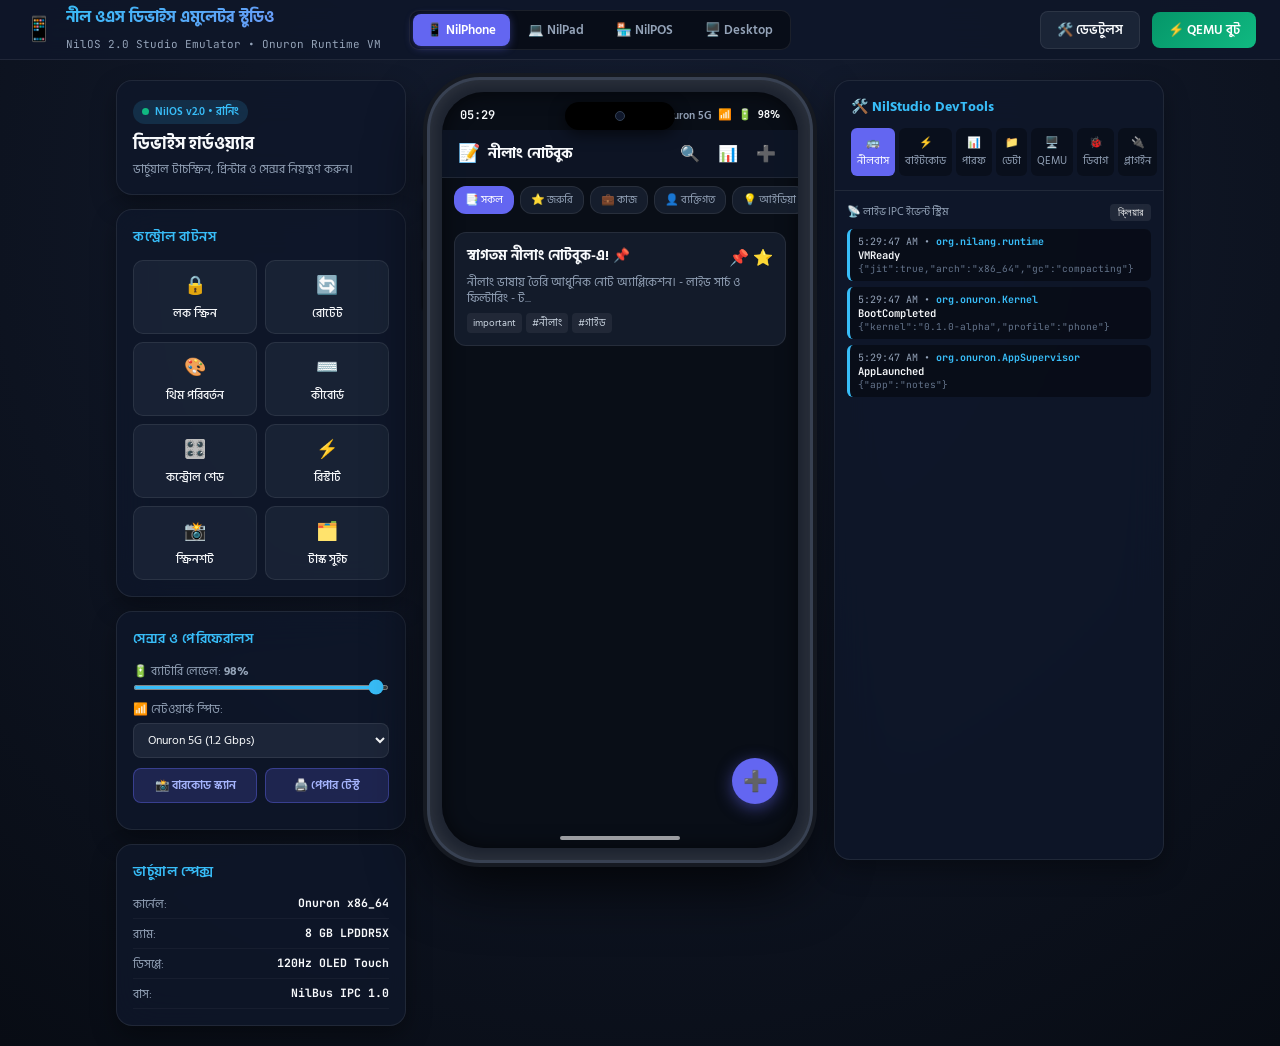
==== public/device.html @ f313acef "feat: initialize Nilos Emulator with Go backend, web frontend, and QEMU bridge" ====
<!DOCTYPE html>
<html lang="bn">
<head>
    <meta charset="UTF-8">
    <meta name="viewport" content="width=device-width, initial-scale=1.0, maximum-scale=1.0, user-scalable=no">
    <title>নীল ওএস (NilOS) — স্টুডিও ডিভাইস এমুলেটর • নীলাং ইকোসিস্টেম</title>
    <link rel="preconnect" href="https://fonts.googleapis.com">
    <link rel="preconnect" href="https://fonts.gstatic.com" crossorigin>
    <link href="https://fonts.googleapis.com/css2?family=Hind+Siliguri:wght@400;500;600;700&family=Inter:wght@400;500;600;700&family=JetBrains+Mono:wght@400;500;700&display=swap" rel="stylesheet">
    <link rel="stylesheet" href="device.css">
</head>
<body class="theme-dark">
    <!-- টপ স্টুডিও বার -->
    <header class="emulator-topbar">
        <div class="topbar-left">
            <div class="topbar-brand">
                <span class="studio-logo">📱</span>
                <div>
                    <h1>নীল ওএস ডিভাইস এমুলেটর স্টুডিও</h1>
                    <span class="studio-sub">NilOS 2.0 Studio Emulator • Onuron Runtime VM</span>
                </div>
            </div>
            <div class="device-profile-tabs">
                <button class="profile-tab active" data-profile="phone" title="স্মার্টফোন মোড (6.7-inch)">📱 NilPhone</button>
                <button class="profile-tab" data-profile="tablet" title="ট্যাবলেট মোড (11.0-inch)">💻 NilPad</button>
                <button class="profile-tab" data-profile="pos" title="রিটেইল টার্মিনাল মোড (With Thermal Printer)">🏪 NilPOS</button>
                <button class="profile-tab" data-profile="desktop" title="ডেস্কটপ উইন্ডো মোড">🖥️ Desktop</button>
            </div>
        </div>
        <div class="topbar-right">
            <button class="topbar-btn" id="btnDevToolsToggle" title="ডেভেলপার ডায়াগনস্টিকস প্যানেল">
                <span>🛠️ ডেভটুলস</span>
            </button>
            <button class="topbar-btn btn-qemu-launch" id="btnLaunchQEMU" title="নেটিভ QEMU x86_64 ভার্চুয়াল মেশিন বুট করুন">
                <span>⚡ QEMU বুট</span>
            </button>
        </div>
    </header>

    <!-- এমুলেটর মূল ওয়ার্কস্পেস -->
    <div class="emulator-main-container">
        <!-- বাম পাশে হার্ডওয়্যার কন্ট্রোল প্যানেল -->
        <aside class="emulator-sidebar">
            <!-- ব্র্যান্ড ও ওএস স্ট্যাটাস -->
            <div class="sidebar-card">
                <div class="brand-badge">
                    <span class="pulse-dot"></span>
                    <span id="osStatusBadge">NilOS v2.0 • রানিং</span>
                </div>
                <h2>ডিভাইস হার্ডওয়্যার</h2>
                <p>ভার্চুয়াল টাচস্ক্রিন, প্রিন্টার ও সেন্সর নিয়ন্ত্রণ করুন।</p>
            </div>

            <!-- হার্ডওয়্যার অ্যাকশন বাটনসমূহ -->
            <div class="sidebar-card controls-card">
                <h3>কন্ট্রোল বাটনস</h3>
                <div class="device-actions-grid">
                    <button class="action-btn" id="btnLockToggle" title="লক / আনলক">
                        <span class="icon">🔒</span>
                        <span>লক স্ক্রিন</span>
                    </button>
                    <button class="action-btn" id="btnRotate" title="স্ক্রিন রোটেট (Portrait / Landscape)">
                        <span class="icon">🔄</span>
                        <span>রোটেট</span>
                    </button>
                    <button class="action-btn" id="btnThemeToggle" title="সিস্টেম থিম সুইচ">
                        <span class="icon">🎨</span>
                        <span>থিম পরিবর্তন</span>
                    </button>
                    <button class="action-btn" id="btnKeyboardToggle" title="অন-স্ক্রিন বাংলা কীবোর্ড">
                        <span class="icon">⌨️</span>
                        <span>কীবোর্ড</span>
                    </button>
                    <button class="action-btn" id="btnControlCenter" title="কুইক সেটিংস শেড">
                        <span class="icon">🎛️</span>
                        <span>কন্ট্রোল শেড</span>
                    </button>
                    <button class="action-btn" id="btnRestartOS" title="ওএস রিবুট">
                        <span class="icon">⚡</span>
                        <span>রিস্টার্ট</span>
                    </button>
                    <button class="action-btn" id="btnScreenshot" title="স্ক্রিনশট নিন">
                        <span class="icon">📸</span>
                        <span>স্ক্রিনশট</span>
                    </button>
                    <button class="action-btn" id="btnAppSwitcher" title="রিসেন্ট অ্যাপস মাল্টিটাস্কিং">
                        <span class="icon">🗂️</span>
                        <span>টাস্ক সুইচ</span>
                    </button>
                </div>
            </div>

            <!-- ভার্চুয়াল সেন্সর ও পেরিফেরাল নিয়ন্ত্রণ -->
            <div class="sidebar-card sensors-card">
                <h3>সেন্সর ও পেরিফেরালস</h3>
                <div class="sensor-row">
                    <label>🔋 ব্যাটারি লেভেল: <strong id="batteryValText">98%</strong></label>
                    <input type="range" id="batterySlider" min="5" max="100" value="98" class="sensor-slider">
                </div>
                <div class="sensor-row">
                    <label>📶 নেটওয়ার্ক স্পিড:</label>
                    <select id="networkSelect" class="sensor-select">
                        <option value="5g">Onuron 5G (1.2 Gbps)</option>
                        <option value="4g">Onuron 4G LTE (50 Mbps)</option>
                        <option value="3g">Onuron 3G (2 Mbps)</option>
                        <option value="offline">অফলাইন (No Internet)</option>
                    </select>
                </div>
                <div class="sensor-row btn-row">
                    <button class="mini-tool-btn" id="btnSimulateScan">📸 বারকোড স্ক্যান</button>
                    <button class="mini-tool-btn" id="btnSimulatePrint">🖨️ পেপার টেস্ট</button>
                </div>
            </div>

            <!-- হার্ডওয়্যার স্পেসিফিকেশন -->
            <div class="sidebar-card hw-card">
                <h3>ভার্চুয়াল স্পেক্স</h3>
                <div class="hw-spec-list">
                    <div class="hw-item"><span>কার্নেল:</span> <strong>Onuron x86_64</strong></div>
                    <div class="hw-item"><span>র‍্যাম:</span> <strong>8 GB LPDDR5X</strong></div>
                    <div class="hw-item"><span>ডিসপ্লে:</span> <strong>120Hz OLED Touch</strong></div>
                    <div class="hw-item"><span>বাস:</span> <strong>NilBus IPC 1.0</strong></div>
                </div>
            </div>
        </aside>

        <!-- মাঝখানে ডিভাইস ফ্রেম ও ইন্টারফেস -->
        <div class="device-stage">
            <!-- থার্মাল পেপার স্লট ও রোলিং রিসিট (NilPOS & Printing Animation) -->
            <div class="thermal-paper-slot" id="thermalPaperSlot">
                <div class="thermal-receipt-paper hidden" id="thermalReceiptPaper">
                    <div class="receipt-tear-edge"></div>
                    <div class="receipt-header">
                        <h4>🏪 লখন ভাণ্ডার এন্টারপ্রাইজ</h4>
                        <p>অনুরণ রিটেইল পিওএস টার্মিনাল</p>
                        <p class="receipt-meta" id="rcptMeta">ইনভয়েস: INV-20261007-001</p>
                    </div>
                    <div class="receipt-divider">--------------------------------</div>
                    <div class="receipt-items-table" id="rcptItemsTable">
                        <!-- আইটেমস -->
                    </div>
                    <div class="receipt-divider">--------------------------------</div>
                    <div class="receipt-totals" id="rcptTotals">
                        <!-- টোটাল -->
                    </div>
                    <div class="receipt-footer">
                        <p>ধন্যবাদ, আবার আসবেন!</p>
                        <p class="receipt-barcode">||| | |||| || ||| |||| |</p>
                    </div>
                    <button class="close-receipt-btn" id="btnCloseReceipt">✕ বন্ধ করুন</button>
                </div>
            </div>

            <!-- ফিজিক্যাল ডিভাইস ফ্রেম (স্মার্টফোন / ট্যাবলেট বডি) -->
            <div class="device-frame-wrapper profile-phone" id="deviceWrapper">
                <!-- ফিজিক্যাল হার্ডওয়্যার বাটনসমূহ -->
                <div class="hardware-button hw-volume-up" id="hwVolUp" title="ভলিউম +"></div>
                <div class="hardware-button hw-volume-down" id="hwVolDown" title="ভলিউম -"></div>
                <div class="hardware-button hw-action" id="hwActionBtn" title="অ্যাকশন বাটন"></div>
                <div class="hardware-button hw-power" id="hwPower" title="পাওয়ার বাটন"></div>

                <!-- ডিভাইস বডি ও টাইটানিয়াম বেজেল -->
                <div class="phone-body" id="phoneBody">
                    <!-- টাচস্ক্রিন ডিসপ্লে -->
                    <div class="touch-screen" id="touchScreen">
                        <!-- লেজার বারকোড স্ক্যানার ওভারলে (POS Scanner Animation) -->
                        <div class="barcode-scanner-overlay hidden" id="scannerOverlay">
                            <div class="scanner-laser"></div>
                            <div class="scanner-frame">
                                <span>বারকোড / কিউআর কোড স্ক্যান হচ্ছে...</span>
                            </div>
                        </div>

                        <!-- ডায়নামিক আইল্যান্ড (Dynamic Island) -->
                        <div class="dynamic-island" id="dynamicIsland">
                            <div class="camera-lens"></div>
                            <div class="island-content hidden" id="islandContent">
                                <span class="island-icon" id="islandIcon">📝</span>
                                <span class="island-text" id="islandText">স্বয়ংক্রিয় সংরক্ষিত</span>
                            </div>
                            <div class="island-media-waveform hidden" id="islandWaveform">
                                <span></span><span></span><span></span><span></span>
                            </div>
                        </div>

                        <!-- ১. স্ট্যাটাস বার -->
                        <div class="os-status-bar" id="statusBar">
                            <div class="status-left">
                                <span class="status-time" id="clockText">12:00</span>
                            </div>
                            <div class="status-right">
                                <span class="status-carrier" id="statusCarrier">Onuron 5G</span>
                                <span class="status-icon" id="statusWifi">📶</span>
                                <span class="status-icon" id="statusBatteryIcon">🔋</span>
                                <span class="status-battery-pct" id="statusBatteryPct">98%</span>
                            </div>
                        </div>

                        <!-- ২. কুইক সেটিংস / কন্ট্রোল সেন্টার শেড (Pull-down Shade) -->
                        <div class="os-control-center hidden" id="controlCenter">
                            <div class="cc-header">
                                <h3>কন্ট্রোল সেন্টার</h3>
                                <button class="cc-close-btn" id="btnCloseCC">✕</button>
                            </div>
                            <div class="cc-grid">
                                <div class="cc-tile active" id="ccWifiTile">
                                    <span class="cc-icon">📶</span>
                                    <span>ওয়াইফাই</span>
                                </div>
                                <div class="cc-tile active" id="ccBluetoothTile">
                                    <span class="cc-icon">ᛒ</span>
                                    <span>ব্লুটুথ</span>
                                </div>
                                <div class="cc-tile" id="ccAirplaneTile">
                                    <span class="cc-icon">✈️</span>
                                    <span>ফ্লাইট মোড</span>
                                </div>
                                <div class="cc-tile active" id="ccDarkTile">
                                    <span class="cc-icon">🌙</span>
                                    <span>ডার্ক মোড</span>
                                </div>
                                <div class="cc-tile" id="ccTorchTile">
                                    <span class="cc-icon">🔦</span>
                                    <span>টর্চলাইট</span>
                                </div>
                                <div class="cc-tile active" id="ccNilbusTile">
                                    <span class="cc-icon">🚌</span>
                                    <span>নীলবাস IPC</span>
                                </div>
                            </div>
                            <div class="cc-slider-wrap">
                                <span>☀️ উজ্জ্বলতা</span>
                                <input type="range" min="10" max="100" value="85" class="cc-slider" id="brightnessSlider">
                            </div>
                            <div class="cc-slider-wrap">
                                <span>🔊 ভলিউম</span>
                                <input type="range" min="0" max="100" value="75" class="cc-slider" id="volumeSlider">
                            </div>
                        </div>

                        <!-- ৩. লক স্ক্রিন ওভারলে -->
                        <div class="os-lockscreen hidden" id="lockScreen">
                            <div class="lock-clock-wrap">
                                <h1 id="lockClock">12:00</h1>
                                <p id="lockDate">বুধবার, ৭ অক্টোবর ২০২৬</p>
                            </div>
                            <div class="lock-notifications">
                                <div class="lock-notif-card" onclick="unlockScreen(); launchApp('notes');">
                                    <span class="notif-icon">📝</span>
                                    <div class="notif-content">
                                        <h4>নীলাং নোটবুক</h4>
                                        <p>৪টি সক্রিয় নোট রয়েছে। খুলতে ট্যাপ করুন।</p>
                                    </div>
                                </div>
                                <div class="lock-notif-card" onclick="unlockScreen(); launchApp('pos');">
                                    <span class="notif-icon">🏪</span>
                                    <div class="notif-content">
                                        <h4>অনুরণ পিওএস</h4>
                                        <p>ইনভেন্টরি সিঙ্ক সম্পূর্ণ • ৫টি পণ্য প্রস্তুত।</p>
                                    </div>
                                </div>
                            </div>
                            <div class="lock-swipe-hint" id="lockSwipeArea">
                                <div class="swipe-arrow">▲</div>
                                <span>সোয়াইপ বা টাচ করে আনলক করুন</span>
                            </div>
                        </div>

                        <!-- ৪. হোম স্ক্রিন (App Launcher) -->
                        <div class="os-homescreen hidden" id="homeScreen">
                            <!-- দ্রুত নোট উইজেট -->
                            <div class="homescreen-widget" onclick="launchApp('notes')">
                                <div class="widget-header">
                                    <span>📝 দ্রুত নোট উইজেট</span>
                                    <span class="widget-time">আজ</span>
                                </div>
                                <div class="widget-body" id="quickWidgetNote">
                                    <h4>স্বাগতম নীলাং নোটবুক-এ! 📌</h4>
                                    <p>সম্পূর্ণ নীলাং ভাষা ও আলাপ ফ্রেমওয়ার্কে তৈরি নোট অ্যাপ...</p>
                                </div>
                            </div>

                            <!-- অ্যাপ আইকন গ্রিড (৮টি পূর্ণাঙ্গ নীলাং অ্যাপ) -->
                            <div class="app-grid">
                                <div class="app-icon-item" onclick="launchApp('notes')">
                                    <div class="app-icon notes-app-icon">📝</div>
                                    <span class="app-name">নোটবুক</span>
                                </div>
                                <div class="app-icon-item" onclick="launchApp('calc')">
                                    <div class="app-icon calc-app-icon">🧮</div>
                                    <span class="app-name">ক্যালকুলেটর</span>
                                </div>
                                <div class="app-icon-item" onclick="launchApp('pos')">
                                    <div class="app-icon pos-app-icon">🏪</div>
                                    <span class="app-name">রিটেইল POS</span>
                                </div>
                                <div class="app-icon-item" onclick="launchApp('music')">
                                    <div class="app-icon music-app-icon">🎵</div>
                                    <span class="app-name">মিউজিক</span>
                                </div>
                                <div class="app-icon-item" onclick="launchApp('shell')">
                                    <div class="app-icon shell-app-icon">💻</div>
                                    <span class="app-name">টার্মিনাল</span>
                                </div>
                                <div class="app-icon-item" onclick="launchApp('store')">
                                    <div class="app-icon store-app-icon">📦</div>
                                    <span class="app-name">প্যাকেজ স্টোর</span>
                                </div>
                                <div class="app-icon-item" onclick="launchApp('files')">
                                    <div class="app-icon files-app-icon">📁</div>
                                    <span class="app-name">ফাইলস</span>
                                </div>
                                <div class="app-icon-item" onclick="launchApp('settings')">
                                    <div class="app-icon settings-app-icon">⚙️</div>
                                    <span class="app-name">সেটিংস</span>
                                </div>
                            </div>
                        </div>

                        <!-- ৫. অ্যাপ ১: নীলাং নোটবুক উইন্ডো (Nilang Notes) -->
                        <div class="app-window active-app" id="notesAppWindow">
                            <div class="mobile-app-header">
                                <div class="m-header-left">
                                    <span class="m-app-logo">📝</span>
                                    <span class="m-app-title">নীলাং নোটবুক</span>
                                </div>
                                <div class="m-header-right">
                                    <button class="m-icon-btn" id="mSearchBtn" title="সার্চ">🔍</button>
                                    <button class="m-icon-btn" id="mStatsBtn" title="পরিসংখ্যান">📊</button>
                                    <button class="m-icon-btn" id="mNewNoteBtn" title="নতুন নোট">➕</button>
                                </div>
                            </div>

                            <div class="m-search-bar hidden" id="mSearchBar">
                                <input type="text" id="mSearchInput" placeholder="নোট, টাস্ক বা ট্যাগ খুঁজুন...">
                                <button id="mCloseSearchBtn">✕</button>
                            </div>

                            <div class="category-pills-scroll" id="mCategoryPills">
                                <button class="cat-pill active" data-cat="all">📑 সকল</button>
                                <button class="cat-pill" data-cat="important">⭐ জরুরি</button>
                                <button class="cat-pill" data-cat="work">💼 কাজ</button>
                                <button class="cat-pill" data-cat="personal">👤 ব্যক্তিগত</button>
                                <button class="cat-pill" data-cat="ideas">💡 আইডিয়া</button>
                                <button class="cat-pill" data-cat="todo">✅ টাস্ক</button>
                                <button class="cat-pill" data-cat="trash">🗑️ ট্র্যাশ</button>
                            </div>

                            <!-- নোট তালিকা ভিউ -->
                            <div class="m-notes-list-view" id="mNotesListView">
                                <div class="m-cards-container" id="mCardsContainer"></div>
                            </div>

                            <!-- নোট এডিটর ভিউ -->
                            <div class="m-editor-view hidden" id="mEditorView">
                                <div class="editor-sub-nav">
                                    <button class="back-btn" id="mBackToListBtn">❮ নোট তালিকা</button>
                                    <div class="editor-right-actions">
                                        <button class="m-action-tag" id="mPinToggleBtn">📌</button>
                                        <button class="m-action-tag" id="mFavToggleBtn">⭐</button>
                                        <button class="m-action-tag delete-tag" id="mDeleteBtn">🗑️</button>
                                    </div>
                                </div>

                                <div class="m-editor-scroll-area">
                                    <input type="text" class="m-title-input" id="mTitleInput" placeholder="নোটের শিরোনাম...">
                                    <div class="m-meta-bar">
                                        <select class="m-cat-select" id="mCatSelect">
                                            <option value="important">⭐ জরুরি</option>
                                            <option value="work">💼 কাজ</option>
                                            <option value="personal">👤 ব্যক্তিগত</option>
                                            <option value="ideas">💡 আইডিয়া</option>
                                            <option value="todo">✅ টাস্ক</option>
                                        </select>
                                        <input type="text" class="m-tags-input" id="mTagsInput" placeholder="#ট্যাগ (কমা দিয়ে)">
                                    </div>

                                    <div class="m-checklist-card">
                                        <div class="m-chk-header">
                                            <span>✅ চেকলিস্ট ও প্রোগ্রেস</span>
                                            <span id="mChkProgress" class="m-prog-text">0/0</span>
                                        </div>
                                        <div class="m-chk-items" id="mChkItems"></div>
                                        <div class="m-add-chk-row">
                                            <input type="text" id="mNewChkInput" placeholder="+ নতুন টাস্ক লিখুন...">
                                            <button id="mAddChkBtn">যোগ</button>
                                        </div>
                                    </div>

                                    <div class="m-body-wrapper">
                                        <textarea class="m-content-input" id="mContentInput" placeholder="এখানে বিস্তারিত নোট লিখুন..."></textarea>
                                    </div>

                                    <div class="m-word-counter">
                                        <span id="mWordCount">০ শব্দ • ০ অক্ষর</span>
                                        <span class="save-indicator" id="mSaveIndicator">✔ সংরক্ষিত</span>
                                    </div>
                                </div>
                            </div>

                            <button class="fab-btn" id="mFabNewBtn" title="নতুন নোট তৈরি">➕</button>
                        </div>

                        <!-- ৬. অ্যাপ ২: নীলাং ক্যালকুলেটর উইন্ডো (Nilang Calculator) -->
                        <div class="app-window hidden" id="calcAppWindow">
                            <div class="mobile-app-header">
                                <div class="m-header-left">
                                    <span class="m-app-logo">🧮</span>
                                    <span class="m-app-title">নীলাং ক্যালকুলেটর</span>
                                </div>
                                <div class="m-header-right">
                                    <button class="m-icon-btn" id="btnCalcHistoryToggle" title="হিস্ট্রি রিল">📜</button>
                                </div>
                            </div>
                            <div class="calc-container">
                                <div class="calc-display-area">
                                    <div class="calc-expr" id="calcExpression"></div>
                                    <div class="calc-result" id="calcResult">0</div>
                                </div>
                                <div class="calc-history-panel hidden" id="calcHistoryPanel">
                                    <h4>📜 গণনার ইতিহাস</h4>
                                    <div class="calc-history-list" id="calcHistoryList"></div>
                                </div>
                                <div class="calc-keypad-grid">
                                    <button class="calc-key op-key" onclick="calcAction('clear')">AC</button>
                                    <button class="calc-key op-key" onclick="calcAction('delete')">⌫</button>
                                    <button class="calc-key op-key" onclick="calcAction('percent')">%</button>
                                    <button class="calc-key fn-key" onclick="calcAction('divide')">÷</button>

                                    <button class="calc-key" onclick="calcInput('7')">7</button>
                                    <button class="calc-key" onclick="calcInput('8')">8</button>
                                    <button class="calc-key" onclick="calcInput('9')">9</button>
                                    <button class="calc-key fn-key" onclick="calcAction('multiply')">×</button>

                                    <button class="calc-key" onclick="calcInput('4')">4</button>
                                    <button class="calc-key" onclick="calcInput('5')">5</button>
                                    <button class="calc-key" onclick="calcInput('6')">6</button>
                                    <button class="calc-key fn-key" onclick="calcAction('subtract')">−</button>

                                    <button class="calc-key" onclick="calcInput('1')">1</button>
                                    <button class="calc-key" onclick="calcInput('2')">2</button>
                                    <button class="calc-key" onclick="calcInput('3')">3</button>
                                    <button class="calc-key fn-key" onclick="calcAction('add')">+</button>

                                    <button class="calc-key" onclick="calcAction('plusminus')">±</button>
                                    <button class="calc-key" onclick="calcInput('0')">0</button>
                                    <button class="calc-key" onclick="calcInput('.')">.</button>
                                    <button class="calc-key equals-key" onclick="calcAction('equals')">=</button>
                                </div>
                            </div>
                        </div>

                        <!-- ৭. অ্যাপ ৩: অনুরণ রিটেইল পিওএস টার্মিনাল (Nilang Retail POS) -->
                        <div class="app-window hidden" id="posAppWindow">
                            <div class="mobile-app-header">
                                <div class="m-header-left">
                                    <span class="m-app-logo">🏪</span>
                                    <span class="m-app-title">লখন ভাণ্ডার POS</span>
                                </div>
                                <div class="m-header-right">
                                    <button class="m-icon-btn" id="btnPosBarcodeScan" title="বারকোড স্ক্যান">📸</button>
                                    <button class="m-icon-btn" id="btnPosCartToggle" title="শপিং কার্ট">🛒 <span class="cart-badge" id="posCartBadge">0</span></button>
                                </div>
                            </div>
                            <div class="pos-container">
                                <!-- প্রোডাক্ট গ্রিড -->
                                <div class="pos-catalog-grid" id="posCatalogGrid"></div>
                                <!-- বটম কার্ট বার -->
                                <div class="pos-cart-bar">
                                    <div class="pos-cart-info">
                                        <span>মোট আইটেম: <strong id="posCartCount">০</strong></span>
                                        <span class="pos-cart-price">৳ <strong id="posCartTotal">০.০০</strong></span>
                                    </div>
                                    <button class="pos-checkout-btn" id="btnPosCheckout">চেকআউট ও প্রিন্ট 🖨️</button>
                                </div>
                            </div>
                        </div>

                        <!-- ৮. অ্যাপ ৪: নীলাং মিউজিক প্লেয়ার (Nilang Music Streamer) -->
                        <div class="app-window hidden" id="musicAppWindow">
                            <div class="mobile-app-header">
                                <div class="m-header-left">
                                    <span class="m-app-logo">🎵</span>
                                    <span class="m-app-title">নীলাং মিউজিক</span>
                                </div>
                            </div>
                            <div class="music-container">
                                <div class="music-cover-art" id="musicCoverArt">🎵</div>
                                <div class="music-track-info">
                                    <h3 id="musicTrackTitle">আমার সোনার বাংলা (Lofi Instrument)</h3>
                                    <p id="musicTrackArtist">নীলাং সিন্থেসাইজার টিম</p>
                                </div>
                                <canvas class="music-visualizer-canvas" id="musicVisualizer" width="300" height="60"></canvas>
                                <div class="music-progress-wrap">
                                    <span id="musicCurrentTime">1:12</span>
                                    <div class="music-progress-bar"><div class="music-progress-fill" id="musicProgressFill" style="width: 35%;"></div></div>
                                    <span id="musicTotalTime">3:42</span>
                                </div>
                                <div class="music-controls">
                                    <button class="m-ctl-btn" onclick="musicPrev()">⏮</button>
                                    <button class="m-ctl-btn play-btn" id="btnMusicPlayPause" onclick="toggleMusicPlay()">▶</button>
                                    <button class="m-ctl-btn" onclick="musicNext()">⏭</button>
                                </div>
                                <div class="music-playlist-header">প্লেলিস্ট:</div>
                                <div class="music-playlist-list" id="musicPlaylist"></div>
                            </div>
                        </div>

                        <!-- ৯. অ্যাপ ৫: নীলাং টার্মিনাল ও REPL (Nilang Shell) -->
                        <div class="app-window hidden" id="shellAppWindow">
                            <div class="mobile-app-header">
                                <div class="m-header-left">
                                    <span class="m-app-logo">💻</span>
                                    <span class="m-app-title">নীলাং টার্মিনাল REPL</span>
                                </div>
                                <div class="m-header-right">
                                    <button class="m-icon-btn" onclick="clearShell()">🧹</button>
                                </div>
                            </div>
                            <div class="shell-container">
                                <div class="shell-output" id="shellOutput">
                                    <div class="shell-line text-cyan">⚡ নীল ওএস (NilOS) v2.0 Interactive Terminal</div>
                                    <div class="shell-line text-dim">NilLang Runtime Engine 1.0 (x86_64)</div>
                                    <div class="shell-line">কমান্ড টাইপ করুন (যেমন: help, notes, pos, calc, stats)</div>
                                </div>
                                <div class="shell-input-row">
                                    <span class="shell-prompt">❯</span>
                                    <input type="text" id="shellInput" placeholder="নীলাং কোড বা কমান্ড লিখুন...">
                                </div>
                            </div>
                        </div>

                        <!-- ১০. অ্যাপ ৬: প্যাকেজ ম্যানেজার (NilPkg Store) -->
                        <div class="app-window hidden" id="storeAppWindow">
                            <div class="mobile-app-header">
                                <div class="m-header-left">
                                    <span class="m-app-logo">📦</span>
                                    <span class="m-app-title">প্যাকেজ স্টোর (NilPkg)</span>
                                </div>
                            </div>
                            <div class="store-container">
                                <div class="store-banner">
                                    <h4>🛡️ Ed25519 সিকিউর বান্ডিল</h4>
                                    <p>সরাসরি সাইন্ড .nilax অ্যাপ্লিকেশন ইন্সটল ও রান করুন।</p>
                                </div>
                                <div class="store-pkg-list" id="storePkgList"></div>
                            </div>
                        </div>

                        <!-- ১১. অ্যাপ ৭: ফাইল ম্যানেজার (NilFS Files) -->
                        <div class="app-window hidden" id="filesAppWindow">
                            <div class="mobile-app-header">
                                <div class="m-header-left">
                                    <span class="m-app-logo">📁</span>
                                    <span class="m-app-title">ফাইল ম্যানেজার (NilFS)</span>
                                </div>
                            </div>
                            <div class="files-container">
                                <div class="files-path-bar" id="filesPathBar">📂 /workspace/notes-app-nilLang</div>
                                <div class="files-list" id="filesList"></div>
                            </div>
                        </div>

                        <!-- ১২. অ্যাপ ৮: সিস্টেম সেটিংস (NilOS Settings) -->
                        <div class="app-window hidden" id="settingsAppWindow">
                            <div class="mobile-app-header">
                                <div class="m-header-left">
                                    <span class="m-app-logo">⚙️</span>
                                    <span class="m-app-title">সিস্টেম সেটিংস</span>
                                </div>
                            </div>
                            <div class="settings-container">
                                <div class="settings-group">
                                    <h4>🎨 ভিজ্যুয়াল ও থিম</h4>
                                    <div class="settings-item">
                                        <span>থিম প্যালেট</span>
                                        <select id="settingsThemeSelect" class="settings-select">
                                            <option value="theme-dark">Deep Dark</option>
                                            <option value="theme-cyberpunk">Cyberpunk Cyan</option>
                                            <option value="theme-emerald">Emerald Forest</option>
                                            <option value="theme-light">Pure Clean Light</option>
                                        </select>
                                    </div>
                                </div>
                                <div class="settings-group">
                                    <h4>📱 ডিভাইস ও স্টোরেজ</h4>
                                    <div class="settings-item">
                                        <span>নীলবাস কানেকশন</span>
                                        <strong class="text-green">সংযুক্ত (Active)</strong>
                                    </div>
                                    <div class="settings-item">
                                        <span>ডেটাবেস পারসিস্টেন্স</span>
                                        <strong>SQLite-Sync (/data/notes.json)</strong>
                                    </div>
                                </div>
                                <div class="settings-group">
                                    <h4>ℹ️ সিস্টেম সম্পর্কে</h4>
                                    <div class="settings-item"><span>ওএস সংস্করণ:</span> <strong>NilOS 2.0.0-pro</strong></div>
                                    <div class="settings-item"><span>কার্নেল:</span> <strong>Onuron v0.1.0-alpha</strong></div>
                                    <div class="settings-item"><span>কম্পাইলার:</span> <strong>NilLang 1.0 (Bytecode VM)</strong></div>
                                </div>
                            </div>
                        </div>

                        <!-- ১৩. মাল্টিটাস্কিং রিসেন্ট অ্যাপস ক্যারোজেল (App Switcher) -->
                        <div class="os-app-switcher hidden" id="appSwitcher">
                            <div class="switcher-header">
                                <h3>🗂️ রিসেন্ট অ্যাপ্লিকেশনস</h3>
                                <button class="switcher-close-btn" id="btnCloseSwitcher">✕</button>
                            </div>
                            <div class="switcher-cards-row" id="switcherCardsRow"></div>
                        </div>

                        <!-- ১৪. অন-স্ক্রিন ভার্চুয়াল টাচ কীবোর্ড -->
                        <div class="virtual-keyboard hidden" id="virtualKeyboard">
                            <div class="keyboard-top-bar">
                                <div class="kb-suggestions">
                                    <span class="kb-sug" onclick="insertText('নীলাং')">নীলাং</span>
                                    <span class="kb-sug" onclick="insertText('নোটবুক')">নোটবুক</span>
                                    <span class="kb-sug" onclick="insertText('অনুরণ')">অনুরণ</span>
                                    <span class="kb-sug" onclick="insertText('টাস্ক')">টাস্ক</span>
                                    <span class="kb-sug" onclick="insertText('পিওএস')">পিওএস</span>
                                    <span class="kb-sug" onclick="insertText('ক্যালকুলেটর')">ক্যালকুলেটর</span>
                                </div>
                                <button class="kb-hide-btn" id="hideKeyboardBtn">▼</button>
                            </div>
                            <div class="keyboard-keys-grid">
                                <div class="kb-row">
                                    <button class="kb-key" onclick="insertChar('১')">১</button>
                                    <button class="kb-key" onclick="insertChar('২')">২</button>
                                    <button class="kb-key" onclick="insertChar('৩')">৩</button>
                                    <button class="kb-key" onclick="insertChar('৪')">৪</button>
                                    <button class="kb-key" onclick="insertChar('৫')">৫</button>
                                    <button class="kb-key" onclick="insertChar('৬')">৬</button>
                                    <button class="kb-key" onclick="insertChar('৭')">৭</button>
                                    <button class="kb-key" onclick="insertChar('৮')">৮</button>
                                    <button class="kb-key" onclick="insertChar('৯')">৯</button>
                                    <button class="kb-key" onclick="insertChar('০')">০</button>
                                </div>
                                <div class="kb-row">
                                    <button class="kb-key" onclick="insertChar('ক')">ক</button>
                                    <button class="kb-key" onclick="insertChar('খ')">খ</button>
                                    <button class="kb-key" onclick="insertChar('গ')">গ</button>
                                    <button class="kb-key" onclick="insertChar('ঘ')">ঘ</button>
                                    <button class="kb-key" onclick="insertChar('চ')">চ</button>
                                    <button class="kb-key" onclick="insertChar('ছ')">ছ</button>
                                    <button class="kb-key" onclick="insertChar('জ')">জ</button>
                                    <button class="kb-key" onclick="insertChar('ত')">ত</button>
                                    <button class="kb-key" onclick="insertChar('প')">প</button>
                                    <button class="kb-key" onclick="insertChar('র')">র</button>
                                </div>
                                <div class="kb-row">
                                    <button class="kb-key" onclick="insertChar('া')">া</button>
                                    <button class="kb-key" onclick="insertChar('ি')">ি</button>
                                    <button class="kb-key" onclick="insertChar('ী')">ী</button>
                                    <button class="kb-key" onclick="insertChar('ু')">ু</button>
                                    <button class="kb-key" onclick="insertChar('ে')">ে</button>
                                    <button class="kb-key" onclick="insertChar('ো')">ো</button>
                                    <button class="kb-key" onclick="insertChar('্')">্</button>
                                    <button class="kb-key" onclick="insertChar('ং')">ং</button>
                                    <button class="kb-key kb-backspace" onclick="backspaceKey()">⌫</button>
                                </div>
                                <div class="kb-row">
                                    <button class="kb-key kb-space" onclick="insertChar(' ')">স্পেস (Space)</button>
                                    <button class="kb-key kb-enter" onclick="insertChar('\n')">↵ এন্টার</button>
                                </div>
                            </div>
                        </div>

                        <!-- ১৫. বটম জেসচার হোম বার -->
                        <div class="os-gesture-bar" id="gestureBar" onclick="handleGestureHome()" title="হোম স্ক্রিনে যেতে ট্যাপ করুন, টাস্ক সুইচার খুলতে ডাবল ক্লিক করুন">
                            <div class="home-pill"></div>
                        </div>
                    </div>
                </div>
            </div>
        </div>

        <!-- ডানপাশে নিলস্টুডিও ডেভেলপার ডায়াগনস্টিকস ও ইন্সপেক্টর প্যানেল -->
        <aside class="emulator-devtools" id="emulatorDevtools">
            <div class="devtools-header">
                <h3>🛠️ NilStudio DevTools</h3>
                <div class="devtools-tabs">
                    <button class="dt-tab active" data-tab="dt-bus">🚌 নীলবাস</button>
                    <button class="dt-tab" data-tab="dt-bytecode">⚡ বাইটকোড</button>
                    <button class="dt-tab" data-tab="dt-perf">📊 পারফ</button>
                    <button class="dt-tab" data-tab="dt-fs">📁 ডেটা</button>
                    <button class="dt-tab" data-tab="dt-qemu">🖥️ QEMU</button>
                    <button class="dt-tab" data-tab="dt-ndb">🐞 ডিবাগ</button>
                    <button class="dt-tab" data-tab="dt-plugins">🔌 প্লাগইন</button>
                </div>
            </div>

            <!-- ট্যাব ১: নীলবাস ইভেন্ট লগার -->
            <div class="dt-content active" id="dt-bus">
                <div class="dt-log-toolbar">
                    <span>📡 লাইভ IPC ইভেন্ট স্ট্রিম</span>
                    <button class="mini-btn" onclick="clearBusLogs()">ক্লিয়ার</button>
                </div>
                <div class="dt-log-list" id="nilbusLogList"></div>
            </div>

            <!-- ট্যাব ২: বাইটকোড ইন্সপেক্টর -->
            <div class="dt-content" id="dt-bytecode">
                <div class="dt-log-toolbar">
                    <span>⚡ Alap Virtual DOM & Bytecode</span>
                </div>
                <pre class="dt-code-view" id="bytecodeView">
// NilLang Bytecode Disassembly [main.nabc]
0000 OpConstant  0 (NotesApp)
0003 OpSetGlobal 0
0006 OpClosure   1 (renderUI)
0009 OpCall      0
0011 OpPop
0012 OpReturn
// Active VDOM Root: Column -> [Header, NoteList, Editor]
// Capabilities: [Filesystem, Database, Network, Printer]
                </pre>
            </div>

            <!-- ট্যাব ৩: পারফরম্যান্স ও এফপিএস -->
            <div class="dt-content" id="dt-perf">
                <div class="dt-perf-metrics">
                    <div class="perf-metric-card">
                        <span>ফ্রেমরেট (FPS)</span>
                        <strong class="text-green">60.0 FPS</strong>
                    </div>
                    <div class="perf-metric-card">
                        <span>রেন্ডার ল্যাটেন্সি</span>
                        <strong class="text-cyan">0.8 ms</strong>
                    </div>
                    <div class="perf-metric-card">
                        <span>হিপ মেমোরি</span>
                        <strong>18.4 MB</strong>
                    </div>
                    <div class="perf-metric-card">
                        <span>Alap নোডস</span>
                        <strong>48 Nodes</strong>
                    </div>
                </div>
                <canvas id="fpsChart" width="280" height="100" class="dt-chart-canvas"></canvas>
            </div>

            <!-- ট্যাব ৪: ডেটাবেস ও ফাইলস -->
            <div class="dt-content" id="dt-fs">
                <div class="dt-log-toolbar">
                    <span>💽 notes.json লাইভ স্টেট</span>
                    <button class="mini-btn" onclick="loadNotesData()">রিফ্রেশ</button>
                </div>
                <pre class="dt-json-view" id="dbJsonView">{}</pre>
            </div>

            <!-- ট্যাব ৫: QEMU হেডলেস কার্নেল ও ফ্রেমবাফার স্ক্রিন -->
            <div class="dt-content" id="dt-qemu">
                <div class="dt-log-toolbar">
                    <span>🖥️ QEMU x86_64 কার্নেল ডিসপ্লে</span>
                    <div style="display:flex; gap:4px;">
                        <button class="mini-btn" id="btnQemuReboot" onclick="qemuControl('reboot')">🔄 রিবুট</button>
                        <button class="mini-btn" id="btnQemuPause" onclick="qemuControl('pause')">⏸️ পজ</button>
                        <button class="mini-btn" id="btnQemuResume" onclick="qemuControl('resume')">▶️ রিজিউম</button>
                    </div>
                </div>
                <div class="qemu-canvas-container">
                    <canvas id="qemuFramebufferCanvas" width="300" height="180" class="qemu-fb-canvas"></canvas>
                    <div class="qemu-overlay-badge" id="qemuStateBadge">🟢 RUNNING (60 FPS)</div>
                </div>
                <div class="qemu-input-bar">
                    <input type="text" id="qemuKeyInput" placeholder="কার্নেলে কীস্ট্রোক পাঠান..." onkeydown="if(event.key==='Enter') sendQemuKey()">
                    <button class="mini-btn" onclick="sendQemuKey()">পাঠান</button>
                </div>
                <div class="qemu-reg-table" id="qemuRegistersTable">
                    <div class="reg-title">⚙️ CPU রেজিস্টারস (x86_64)</div>
                    <div class="reg-grid" id="qemuRegGrid">
                        <!-- Registers populated dynamically -->
                    </div>
                </div>
            </div>

            <!-- ট্যাব ৬: NDB রিমোট ডিবাগার ও Nil-LSP -->
            <div class="dt-content" id="dt-ndb">
                <div class="dt-log-toolbar">
                    <span>🐞 NDB রিমোট ডিবাগার</span>
                    <div style="display:flex; gap:4px;">
                        <button class="mini-btn" onclick="ndbStep('step_into')" title="Step Into (F11)">⤵️ ইনটু</button>
                        <button class="mini-btn" onclick="ndbStep('step_over')" title="Step Over (F10)">↷ ওভার</button>
                        <button class="mini-btn" onclick="ndbStep('continue')" title="Continue (F5)">▶️ রান</button>
                        <button class="mini-btn" onclick="ndbStep('restart')" title="Restart">⚡ রিস্টার্ট</button>
                    </div>
                </div>

                <div class="ndb-location-banner" id="ndbLocationBanner">
                    📍 <strong>main.nil</strong> : লাইন <span id="ndbCurrentLine">12</span> (Paused at Breakpoint)
                </div>

                <!-- ভেরিয়েবল ও কলস্ট্যাক ভিউ -->
                <div class="ndb-section">
                    <div class="ndb-sec-title">🔍 ভেরিয়েবল স্কোপ (Variables Watch)</div>
                    <div class="ndb-var-list" id="ndbVarList"></div>
                </div>

                <div class="ndb-section">
                    <div class="ndb-sec-title">📚 কল স্ট্যাক (Call Stack)</div>
                    <div class="ndb-stack-list" id="ndbStackList"></div>
                </div>

                <!-- Nil-LSP টেস্ট এরিয়া -->
                <div class="ndb-section">
                    <div class="ndb-sec-title">⚡ Nil-LSP কোড অ্যানালাইজার</div>
                    <textarea class="lsp-test-input" id="lspTestInput" rows="3" placeholder="নীলাং কোড লিখুন..."></textarea>
                    <div style="display:flex; justify-content:space-between; margin-top:4px;">
                        <button class="mini-btn" onclick="analyzeLspCode()">সিনট্যাক্স যাচাই 🔍</button>
                        <span id="lspDiagResult" style="font-size:10px; color:#10B981;">০ এরর</span>
                    </div>
                </div>
            </div>

            <!-- ট্যাব ৭: এক্সটেনশন প্লাগইন স্টোর (VSCode & Android Studio) -->
            <div class="dt-content" id="dt-plugins">
                <div class="dt-log-toolbar">
                    <span>🔌 IDE এক্সটেনশন প্লাগইন সেন্টার</span>
                </div>
                <div class="plugins-list-wrap" id="pluginsListWrap">
                    <!-- পপুলেটেড বাই ডিভাইস জেএস -->
                </div>
            </div>
        </aside>
    </div>

    <!-- নোট পরিসংখ্যান মোডাল -->
    <div class="modal-backdrop hidden" id="statsModal">
        <div class="stats-dialog">
            <div class="dialog-header">
                <h3>📊 নীলাং নোটবুক পরিসংখ্যান</h3>
                <button class="close-btn" id="closeStatsBtn">✕</button>
            </div>
            <div class="dialog-body" id="statsModalBody"></div>
        </div>
    </div>

    <script src="device.js"></script>
</body>
</html>
---- public/device.css ----
/* public/device.css — নীল ওএস (NilOS) স্টুডিও ডিভাইস এমুলেটর ডিজাইন সিস্টেম */

:root {
    --font-bangla: 'Hind Siliguri', 'Inter', -apple-system, BlinkMacSystemFont, 'Segoe UI', Roboto, sans-serif;
    --font-mono: 'JetBrains Mono', monospace;

    /* ডিভাইস ডাইমেনশন */
    --phone-width: 380px;
    --phone-height: 780px;
    --bezel-radius: 50px;
    --screen-radius: 42px;

    /* কালার থিম প্যালেট */
    --bg-workspace: #080C14;
    --bg-sidebar: rgba(15, 23, 42, 0.85);
    --border-subtle: rgba(255, 255, 255, 0.08);
    --border-hover: rgba(56, 189, 248, 0.4);

    --os-screen-bg: #090E17;
    --os-card-bg: #131B2A;
    --os-card-hover: #1E293B;

    --primary-cyan: #38BDF8;
    --primary-indigo: #6366F1;
    --accent-emerald: #10B981;
    --accent-amber: #F59E0B;
    --accent-rose: #F43F5E;
    --accent-violet: #A855F7;

    --text-pure: #F8FAFC;
    --text-muted: #94A3B8;
    --text-dim: #64748B;
}

/* ─── গ্লোবাল রিসেট ──────────────────────────────────────────────── */
* {
    box-sizing: border-box;
    margin: 0;
    padding: 0;
    -webkit-tap-highlight-color: transparent;
    user-select: none;
}

body {
    font-family: var(--font-bangla);
    background: radial-gradient(circle at 50% 20%, #151E33 0%, #080C14 100%);
    color: var(--text-pure);
    min-height: 100vh;
    display: flex;
    flex-direction: column;
    overflow-x: hidden;
}

/* ─── টপ স্টুডিও বার ─────────────────────────────────────────────── */
.emulator-topbar {
    height: 60px;
    background: rgba(15, 23, 42, 0.9);
    backdrop-filter: blur(16px);
    border-bottom: 1px solid var(--border-subtle);
    display: flex;
    align-items: center;
    justify-content: space-between;
    padding: 0 24px;
    z-index: 100;
}

.topbar-left {
    display: flex;
    align-items: center;
    gap: 28px;
}

.topbar-brand {
    display: flex;
    align-items: center;
    gap: 12px;
}

.studio-logo {
    font-size: 24px;
}

.topbar-brand h1 {
    font-size: 16px;
    font-weight: 700;
    background: linear-gradient(135deg, #38BDF8, #818CF8);
    -webkit-background-clip: text;
    background-clip: text;
    -webkit-text-fill-color: transparent;
}

.studio-sub {
    font-size: 11px;
    color: var(--text-muted);
    font-family: var(--font-mono);
}

.device-profile-tabs {
    display: flex;
    background: rgba(0, 0, 0, 0.4);
    padding: 3px;
    border-radius: 10px;
    gap: 4px;
    border: 1px solid var(--border-subtle);
}

.profile-tab {
    background: transparent;
    border: none;
    color: var(--text-muted);
    font-family: var(--font-bangla);
    font-size: 12.5px;
    font-weight: 600;
    padding: 6px 14px;
    border-radius: 8px;
    cursor: pointer;
    transition: all 0.2s ease;
}

.profile-tab:hover {
    color: var(--text-pure);
    background: rgba(255, 255, 255, 0.05);
}

.profile-tab.active {
    background: var(--primary-indigo);
    color: #FFFFFF;
    box-shadow: 0 2px 8px rgba(99, 102, 241, 0.4);
}

.topbar-right {
    display: flex;
    align-items: center;
    gap: 12px;
}

.topbar-btn {
    background: rgba(30, 41, 59, 0.8);
    border: 1px solid var(--border-subtle);
    color: var(--text-pure);
    font-family: var(--font-bangla);
    font-size: 13px;
    font-weight: 600;
    padding: 7px 16px;
    border-radius: 8px;
    cursor: pointer;
    transition: all 0.2s ease;
}

.topbar-btn:hover {
    background: rgba(51, 65, 85, 0.9);
    border-color: var(--primary-cyan);
}

.btn-qemu-launch {
    background: linear-gradient(135deg, #059669, #10B981);
    color: white;
    border: none;
}

.btn-qemu-launch:hover {
    box-shadow: 0 0 16px rgba(16, 185, 129, 0.5);
}

/* ─── ওয়ার্কস্পেস লেআউট ─────────────────────────────────────────── */
.emulator-main-container {
    display: flex;
    flex: 1;
    padding: 20px;
    gap: 24px;
    justify-content: center;
    align-items: flex-start;
    max-width: 1600px;
    margin: 0 auto;
    width: 100%;
}

/* ─── বাম সাইডবার কন্ট্রোলস ───────────────────────────────────────── */
.emulator-sidebar {
    width: 290px;
    display: flex;
    flex-direction: column;
    gap: 14px;
}

.sidebar-card {
    background: var(--bg-sidebar);
    backdrop-filter: blur(20px);
    border: 1px solid var(--border-subtle);
    border-radius: 16px;
    padding: 16px;
    box-shadow: 0 10px 25px rgba(0, 0, 0, 0.35);
}

.sidebar-card h2 {
    font-size: 17px;
    font-weight: 700;
    margin: 6px 0 3px 0;
}

.sidebar-card h3 {
    font-size: 13.5px;
    font-weight: 600;
    color: var(--primary-cyan);
    margin-bottom: 12px;
    text-transform: uppercase;
    letter-spacing: 0.5px;
}

.sidebar-card p {
    font-size: 12px;
    color: var(--text-muted);
    line-height: 1.45;
}

.brand-badge {
    display: inline-flex;
    align-items: center;
    gap: 6px;
    background: rgba(56, 189, 248, 0.15);
    color: var(--primary-cyan);
    font-size: 11px;
    font-weight: 600;
    padding: 3px 9px;
    border-radius: 20px;
}

.pulse-dot {
    width: 7px;
    height: 7px;
    background: #10B981;
    border-radius: 50%;
    animation: pulseGlow 1.5s infinite;
}

@keyframes pulseGlow {
    0% { transform: scale(0.9); box-shadow: 0 0 0 0 rgba(16, 185, 129, 0.7); }
    70% { transform: scale(1.1); box-shadow: 0 0 0 6px rgba(16, 185, 129, 0); }
    100% { transform: scale(0.9); box-shadow: 0 0 0 0 rgba(16, 185, 129, 0); }
}

.device-actions-grid {
    display: grid;
    grid-template-columns: repeat(2, 1fr);
    gap: 8px;
}

.action-btn {
    background: rgba(30, 41, 59, 0.7);
    border: 1px solid var(--border-subtle);
    border-radius: 10px;
    padding: 10px 8px;
    color: var(--text-pure);
    font-family: var(--font-bangla);
    font-size: 12px;
    font-weight: 500;
    display: flex;
    flex-direction: column;
    align-items: center;
    gap: 4px;
    cursor: pointer;
    transition: all 0.2s ease;
}

.action-btn .icon {
    font-size: 18px;
}

.action-btn:hover {
    background: rgba(51, 65, 85, 0.8);
    border-color: var(--primary-cyan);
    transform: translateY(-2px);
}

.sensor-row {
    margin-bottom: 10px;
    display: flex;
    flex-direction: column;
    gap: 4px;
}

.sensor-row label {
    font-size: 12px;
    color: var(--text-muted);
}

.sensor-slider {
    width: 100%;
    accent-color: var(--primary-cyan);
    height: 5px;
    cursor: pointer;
}

.sensor-select {
    width: 100%;
    background: rgba(30, 41, 59, 0.9);
    border: 1px solid var(--border-subtle);
    color: var(--text-pure);
    padding: 6px 10px;
    border-radius: 8px;
    font-family: var(--font-bangla);
    font-size: 12px;
}

.btn-row {
    flex-direction: row;
    gap: 8px;
}

.mini-tool-btn {
    flex: 1;
    background: rgba(99, 102, 241, 0.2);
    border: 1px solid rgba(99, 102, 241, 0.4);
    color: #A5B4FC;
    font-family: var(--font-bangla);
    font-size: 11.5px;
    font-weight: 600;
    padding: 7px;
    border-radius: 8px;
    cursor: pointer;
}

.mini-tool-btn:hover {
    background: var(--primary-indigo);
    color: white;
}

.hw-spec-list {
    display: flex;
    flex-direction: column;
    gap: 6px;
}

.hw-item {
    display: flex;
    justify-content: space-between;
    font-size: 11.5px;
    color: var(--text-muted);
    padding-bottom: 4px;
    border-bottom: 1px solid rgba(255, 255, 255, 0.04);
}

.hw-item strong {
    color: var(--text-pure);
    font-family: var(--font-mono);
}

/* ─── মাঝের ডিভাইস স্টেজ ─────────────────────────────────────────── */
.device-stage {
    display: flex;
    flex-direction: column;
    align-items: center;
    position: relative;
}

/* থার্মাল পেপার স্লট ও রোলিং অ্যানিমেশন */
.thermal-paper-slot {
    width: 320px;
    position: relative;
    display: flex;
    justify-content: center;
    z-index: 50;
}

.thermal-receipt-paper {
    width: 290px;
    background: #FFFDF5;
    color: #111827;
    font-family: var(--font-mono);
    padding: 16px;
    border-radius: 0 0 10px 10px;
    box-shadow: 0 15px 35px rgba(0, 0, 0, 0.6);
    position: absolute;
    top: -10px;
    animation: printSlip 0.8s cubic-bezier(0.16, 1, 0.3, 1) forwards;
    border-top: 3px dashed #CBD5E1;
    max-height: 480px;
    overflow-y: auto;
}

@keyframes printSlip {
    from { transform: translateY(-80px); opacity: 0; }
    to { transform: translateY(0); opacity: 1; }
}

.receipt-header h4 {
    font-size: 14px;
    text-align: center;
    margin-bottom: 2px;
}

.receipt-header p {
    font-size: 11px;
    text-align: center;
    color: #4B5563;
}

.receipt-divider {
    text-align: center;
    color: #9CA3AF;
    font-size: 10px;
    margin: 6px 0;
}

.rcpt-line {
    display: flex;
    justify-content: space-between;
    font-size: 11px;
    margin-bottom: 3px;
}

.rcpt-line.total-line {
    font-weight: 700;
    font-size: 13px;
    margin-top: 4px;
}

.receipt-footer {
    text-align: center;
    margin-top: 10px;
    font-size: 11px;
}

.receipt-barcode {
    font-size: 16px;
    letter-spacing: 2px;
    margin-top: 4px;
}

.close-receipt-btn {
    width: 100%;
    margin-top: 10px;
    background: #1E293B;
    color: white;
    border: none;
    padding: 6px;
    border-radius: 6px;
    font-family: var(--font-bangla);
    font-size: 11px;
    cursor: pointer;
}

/* ─── ফিজিক্যাল ডিভাইস ফ্রেম ─────────────────────────────────────── */
.device-frame-wrapper {
    position: relative;
    transition: all 0.4s cubic-bezier(0.16, 1, 0.3, 1);
}

/* প্রোফাইল ১: স্মার্টফোন (NilPhone) */
.device-frame-wrapper.profile-phone {
    width: var(--phone-width);
    height: var(--phone-height);
}

/* প্রোফাইল ২: ট্যাবলেট (NilPad) */
.device-frame-wrapper.profile-tablet {
    width: 680px;
    height: 520px;
}

/* প্রোফাইল ৩: পিওএস টার্মিনাল (NilPOS) */
.device-frame-wrapper.profile-pos {
    width: 420px;
    height: 720px;
}

/* প্রোফাইল ৪: ডেস্কটপ উইন্ডো */
.device-frame-wrapper.profile-desktop {
    width: 620px;
    height: 560px;
}

.phone-body {
    width: 100%;
    height: 100%;
    background: #1E2430;
    border-radius: var(--bezel-radius);
    padding: 12px;
    box-shadow: 
        0 0 0 3px #384152,
        0 0 0 7px #161A22,
        0 25px 60px rgba(0, 0, 0, 0.8),
        inset 0 0 15px rgba(255, 255, 255, 0.1);
    position: relative;
    transition: transform 0.3s ease;
}

/* ফিজিক্যাল বাটনসমূহ */
.hardware-button {
    position: absolute;
    background: #2D3748;
    border-radius: 4px;
    cursor: pointer;
    box-shadow: -1px 0 3px rgba(0, 0, 0, 0.5);
}

.hw-volume-up { left: -7px; top: 120px; width: 5px; height: 50px; }
.hw-volume-down { left: -7px; top: 180px; width: 5px; height: 50px; }
.hw-action { left: -7px; top: 75px; width: 5px; height: 30px; background: #F59E0B; }
.hw-power { right: -7px; top: 140px; width: 5px; height: 65px; }

/* ─── টাচস্ক্রিন ডিসপ্লে ─────────────────────────────────────────── */
.touch-screen {
    width: 100%;
    height: 100%;
    background: var(--os-screen-bg);
    border-radius: var(--screen-radius);
    overflow: hidden;
    position: relative;
    display: flex;
    flex-direction: column;
    box-shadow: inset 0 0 20px rgba(0, 0, 0, 0.6);
}

/* ডায়নামিক আইল্যান্ড */
.dynamic-island {
    position: absolute;
    top: 10px;
    left: 50%;
    transform: translateX(-50%);
    width: 110px;
    height: 28px;
    background: #000000;
    border-radius: 20px;
    z-index: 1000;
    display: flex;
    align-items: center;
    justify-content: center;
    padding: 0 10px;
    transition: all 0.35s cubic-bezier(0.175, 0.885, 0.32, 1.275);
    cursor: pointer;
    box-shadow: 0 4px 15px rgba(0, 0, 0, 0.6);
}

.camera-lens {
    width: 10px;
    height: 10px;
    background: #0F172A;
    border-radius: 50%;
    border: 1px solid #334155;
}

.dynamic-island.expanded {
    width: 260px;
    height: 44px;
    border-radius: 22px;
}

.island-content {
    display: flex;
    align-items: center;
    gap: 8px;
    font-size: 11.5px;
    color: #FFFFFF;
    white-space: nowrap;
    overflow: hidden;
}

.island-media-waveform {
    display: flex;
    align-items: center;
    gap: 3px;
    margin-left: 8px;
}

.island-media-waveform span {
    width: 3px;
    height: 14px;
    background: var(--primary-cyan);
    border-radius: 2px;
    animation: waveBar 0.8s ease-in-out infinite alternate;
}

.island-media-waveform span:nth-child(2) { animation-delay: 0.2s; height: 18px; }
.island-media-waveform span:nth-child(3) { animation-delay: 0.4s; height: 10px; }
.island-media-waveform span:nth-child(4) { animation-delay: 0.1s; height: 16px; }

@keyframes waveBar {
    from { height: 4px; }
    to { height: 18px; }
}

/* স্ট্যাটাস বার */
.os-status-bar {
    height: 38px;
    padding: 8px 18px 0 18px;
    display: flex;
    justify-content: space-between;
    align-items: center;
    font-size: 11.5px;
    font-weight: 600;
    color: #F8FAFC;
    z-index: 900;
}

.status-time {
    font-family: var(--font-mono);
    font-size: 12px;
}

.status-right {
    display: flex;
    align-items: center;
    gap: 6px;
    font-size: 11px;
}

.status-carrier {
    font-size: 10.5px;
    color: var(--text-muted);
}

/* বারকোড স্ক্যানার লেজার ওভারলে */
.barcode-scanner-overlay {
    position: absolute;
    inset: 0;
    background: rgba(0, 0, 0, 0.75);
    z-index: 800;
    display: flex;
    align-items: center;
    justify-content: center;
}

.scanner-frame {
    width: 240px;
    height: 160px;
    border: 2px solid var(--primary-cyan);
    border-radius: 12px;
    display: flex;
    align-items: flex-end;
    justify-content: center;
    padding: 10px;
    position: relative;
    color: white;
    font-size: 11px;
}

.scanner-laser {
    position: absolute;
    top: 30%;
    left: 10%;
    width: 80%;
    height: 3px;
    background: #F43F5E;
    box-shadow: 0 0 12px #F43F5E;
    animation: laserSweep 1.2s ease-in-out infinite alternate;
}

@keyframes laserSweep {
    0% { top: 30%; }
    100% { top: 65%; }
}

/* কুইক সেটিংস শেড */
.os-control-center {
    position: absolute;
    inset: 0;
    background: rgba(11, 15, 25, 0.95);
    backdrop-filter: blur(25px);
    z-index: 950;
    padding: 50px 18px 20px 18px;
    display: flex;
    flex-direction: column;
    gap: 16px;
    animation: slideDown 0.25s ease;
}

@keyframes slideDown {
    from { transform: translateY(-100%); }
    to { transform: translateY(0); }
}

.cc-header {
    display: flex;
    justify-content: space-between;
    align-items: center;
}

.cc-close-btn {
    background: rgba(255, 255, 255, 0.1);
    border: none;
    color: white;
    width: 28px;
    height: 28px;
    border-radius: 50%;
    cursor: pointer;
}

.cc-grid {
    display: grid;
    grid-template-columns: repeat(2, 1fr);
    gap: 10px;
}

.cc-tile {
    background: rgba(30, 41, 59, 0.8);
    border-radius: 14px;
    padding: 14px;
    display: flex;
    align-items: center;
    gap: 10px;
    font-size: 12.5px;
    cursor: pointer;
}

.cc-tile.active {
    background: rgba(56, 189, 248, 0.2);
    border: 1px solid var(--primary-cyan);
    color: var(--primary-cyan);
}

.cc-slider-wrap {
    background: rgba(30, 41, 59, 0.8);
    padding: 12px;
    border-radius: 12px;
    display: flex;
    flex-direction: column;
    gap: 6px;
    font-size: 12px;
}

.cc-slider {
    width: 100%;
    accent-color: var(--primary-cyan);
}

/* লকস্ক্রিন */
.os-lockscreen {
    position: absolute;
    inset: 0;
    background: radial-gradient(circle at center, #1E293B, #0B0F19);
    z-index: 700;
    padding: 70px 20px 30px 20px;
    display: flex;
    flex-direction: column;
    justify-content: space-between;
    align-items: center;
}

.lock-clock-wrap h1 {
    font-size: 58px;
    font-weight: 300;
    text-align: center;
    letter-spacing: -2px;
    font-family: var(--font-mono);
}

.lock-clock-wrap p {
    text-align: center;
    color: var(--text-muted);
    font-size: 13.5px;
}

.lock-notifications {
    width: 100%;
    display: flex;
    flex-direction: column;
    gap: 8px;
}

.lock-notif-card {
    background: rgba(30, 41, 59, 0.7);
    backdrop-filter: blur(10px);
    border-radius: 14px;
    padding: 10px 14px;
    display: flex;
    align-items: center;
    gap: 12px;
    cursor: pointer;
}

.lock-swipe-hint {
    display: flex;
    flex-direction: column;
    align-items: center;
    gap: 4px;
    font-size: 12px;
    color: var(--text-muted);
    cursor: pointer;
    animation: bounceSwipe 1.5s infinite;
}

@keyframes bounceSwipe {
    0%, 100% { transform: translateY(0); }
    50% { transform: translateY(-6px); }
}

/* হোমস্ক্রিন (Launcher) */
.os-homescreen {
    position: absolute;
    inset: 0;
    background: radial-gradient(circle at 50% 10%, #172033 0%, #090E17 100%);
    padding: 50px 18px 30px 18px;
    display: flex;
    flex-direction: column;
    gap: 20px;
}

.homescreen-widget {
    background: rgba(30, 41, 59, 0.7);
    backdrop-filter: blur(12px);
    border-radius: 18px;
    padding: 14px 16px;
    border: 1px solid var(--border-subtle);
    cursor: pointer;
}

.widget-header {
    display: flex;
    justify-content: space-between;
    font-size: 11.5px;
    color: var(--primary-cyan);
    margin-bottom: 6px;
}

.widget-body h4 {
    font-size: 13.5px;
    margin-bottom: 2px;
}

.widget-body p {
    font-size: 11.5px;
    color: var(--text-muted);
}

.app-grid {
    display: grid;
    grid-template-columns: repeat(4, 1fr);
    gap: 16px 10px;
}

.app-icon-item {
    display: flex;
    flex-direction: column;
    align-items: center;
    gap: 6px;
    cursor: pointer;
}

.app-icon {
    width: 54px;
    height: 54px;
    border-radius: 14px;
    display: flex;
    align-items: center;
    justify-content: center;
    font-size: 24px;
    box-shadow: 0 4px 12px rgba(0, 0, 0, 0.4);
    transition: transform 0.15s ease;
}

.app-icon-item:hover .app-icon {
    transform: scale(1.08);
}

.notes-app-icon { background: linear-gradient(135deg, #4F46E5, #6366F1); }
.calc-app-icon { background: linear-gradient(135deg, #0284C7, #38BDF8); }
.pos-app-icon { background: linear-gradient(135deg, #059669, #10B981); }
.music-app-icon { background: linear-gradient(135deg, #D946EF, #EC4899); }
.shell-app-icon { background: linear-gradient(135deg, #1E293B, #334155); }
.store-app-icon { background: linear-gradient(135deg, #EA580C, #F97316); }
.files-app-icon { background: linear-gradient(135deg, #0D9488, #14B8A6); }
.settings-app-icon { background: linear-gradient(135deg, #475569, #64748B); }

.app-name {
    font-size: 11px;
    color: #F8FAFC;
    text-align: center;
}

/* ─── অ্যাপ উইন্ডো কন্টেইনারসমূহ ───────────────────────────────────── */
.app-window {
    flex: 1;
    display: flex;
    flex-direction: column;
    overflow: hidden;
    position: relative;
}

.mobile-app-header {
    height: 48px;
    padding: 0 16px;
    display: flex;
    align-items: center;
    justify-content: space-between;
    border-bottom: 1px solid var(--border-subtle);
    background: rgba(15, 23, 42, 0.7);
}

.m-header-left {
    display: flex;
    align-items: center;
    gap: 8px;
}

.m-app-logo { font-size: 18px; }
.m-app-title { font-size: 14.5px; font-weight: 700; }

.m-header-right {
    display: flex;
    align-items: center;
    gap: 6px;
}

.m-icon-btn {
    background: transparent;
    border: none;
    font-size: 16px;
    color: var(--text-muted);
    padding: 6px;
    border-radius: 8px;
    cursor: pointer;
}

.m-icon-btn:hover {
    color: white;
    background: rgba(255, 255, 255, 0.08);
}

/* ১. নোটবুক অ্যাপ স্টাইল */
.category-pills-scroll {
    display: flex;
    gap: 6px;
    padding: 8px 12px;
    overflow-x: auto;
    scrollbar-width: none;
}

.category-pills-scroll::-webkit-scrollbar { display: none; }

.cat-pill {
    background: rgba(30, 41, 59, 0.6);
    border: 1px solid var(--border-subtle);
    color: var(--text-muted);
    font-family: var(--font-bangla);
    font-size: 11px;
    padding: 4px 10px;
    border-radius: 12px;
    white-space: nowrap;
    cursor: pointer;
}

.cat-pill.active {
    background: var(--primary-indigo);
    color: white;
    border-color: transparent;
}

.m-notes-list-view {
    flex: 1;
    overflow-y: auto;
    padding: 10px 12px;
}

.m-note-card {
    background: var(--os-card-bg);
    border: 1px solid var(--border-subtle);
    border-radius: 12px;
    padding: 12px;
    margin-bottom: 8px;
    cursor: pointer;
    transition: transform 0.15s ease;
}

.m-note-card:hover {
    transform: translateY(-2px);
    border-color: var(--primary-cyan);
}

.m-card-top {
    display: flex;
    justify-content: space-between;
    margin-bottom: 4px;
}

.m-card-title {
    font-size: 13.5px;
    font-weight: 700;
}

.m-card-excerpt {
    font-size: 11.5px;
    color: var(--text-muted);
    line-height: 1.4;
    margin-bottom: 6px;
}

.m-card-tags {
    display: flex;
    gap: 4px;
}

.m-tag {
    font-size: 9.5px;
    background: rgba(255, 255, 255, 0.06);
    color: #CBD5E1;
    padding: 2px 6px;
    border-radius: 4px;
}

.m-editor-view {
    flex: 1;
    display: flex;
    flex-direction: column;
    background: var(--os-screen-bg);
}

.editor-sub-nav {
    display: flex;
    justify-content: space-between;
    align-items: center;
    padding: 8px 12px;
    border-bottom: 1px solid var(--border-subtle);
}

.back-btn {
    background: transparent;
    border: none;
    color: var(--primary-cyan);
    font-family: var(--font-bangla);
    font-size: 12px;
    cursor: pointer;
}

.m-action-tag {
    background: rgba(30, 41, 59, 0.8);
    border: none;
    color: white;
    padding: 4px 8px;
    border-radius: 6px;
    cursor: pointer;
}

.m-action-tag.delete-tag { background: rgba(244, 63, 94, 0.2); color: #F43F5E; }

.m-editor-scroll-area {
    flex: 1;
    overflow-y: auto;
    padding: 12px;
    display: flex;
    flex-direction: column;
    gap: 10px;
}

.m-title-input {
    width: 100%;
    background: transparent;
    border: none;
    color: white;
    font-size: 16px;
    font-weight: 700;
    font-family: var(--font-bangla);
    outline: none;
}

.m-meta-bar {
    display: flex;
    gap: 8px;
}

.m-cat-select, .m-tags-input {
    background: rgba(30, 41, 59, 0.8);
    border: 1px solid var(--border-subtle);
    color: white;
    border-radius: 6px;
    padding: 4px 8px;
    font-size: 11px;
    font-family: var(--font-bangla);
}

.m-checklist-card {
    background: rgba(19, 27, 42, 0.6);
    border-radius: 8px;
    padding: 10px;
}

.m-chk-header {
    display: flex;
    justify-content: space-between;
    font-size: 11px;
    color: var(--text-muted);
    margin-bottom: 6px;
}

.m-chk-item {
    display: flex;
    align-items: center;
    gap: 8px;
    font-size: 12px;
    margin-bottom: 4px;
}

.m-add-chk-row {
    display: flex;
    gap: 6px;
    margin-top: 6px;
}

.m-add-chk-row input {
    flex: 1;
    background: rgba(30, 41, 59, 0.9);
    border: 1px solid var(--border-subtle);
    color: white;
    padding: 4px 8px;
    border-radius: 6px;
    font-size: 11px;
}

.m-add-chk-row button {
    background: var(--primary-indigo);
    color: white;
    border: none;
    padding: 4px 10px;
    border-radius: 6px;
    cursor: pointer;
}

.m-body-wrapper { flex: 1; }

.m-content-input {
    width: 100%;
    min-height: 180px;
    background: transparent;
    border: none;
    color: #E2E8F0;
    font-family: var(--font-bangla);
    font-size: 13px;
    line-height: 1.6;
    outline: none;
    resize: none;
}

.m-word-counter {
    display: flex;
    justify-content: space-between;
    font-size: 10.5px;
    color: var(--text-dim);
}

.fab-btn {
    position: absolute;
    bottom: 24px;
    right: 20px;
    width: 46px;
    height: 46px;
    border-radius: 50%;
    background: var(--primary-indigo);
    color: white;
    border: none;
    font-size: 20px;
    cursor: pointer;
    box-shadow: 0 4px 16px rgba(99, 102, 241, 0.5);
    z-index: 50;
}

/* ২. ক্যালকুলেটর অ্যাপ স্টাইল */
.calc-container {
    flex: 1;
    display: flex;
    flex-direction: column;
    padding: 16px;
    justify-content: flex-end;
}

.calc-display-area {
    text-align: right;
    margin-bottom: 16px;
}

.calc-expr {
    font-size: 15px;
    color: var(--text-muted);
    font-family: var(--font-mono);
    min-height: 20px;
}

.calc-result {
    font-size: 44px;
    font-weight: 300;
    font-family: var(--font-mono);
    word-break: break-all;
}

.calc-keypad-grid {
    display: grid;
    grid-template-columns: repeat(4, 1fr);
    gap: 10px;
}

.calc-key {
    background: rgba(30, 41, 59, 0.8);
    border: none;
    color: white;
    font-size: 20px;
    height: 52px;
    border-radius: 26px;
    font-family: var(--font-mono);
    cursor: pointer;
    transition: background 0.15s ease;
}

.calc-key:active { background: rgba(255, 255, 255, 0.2); }
.calc-key.op-key { background: rgba(71, 85, 105, 0.7); }
.calc-key.fn-key { background: #F59E0B; color: #1E293B; font-weight: 700; }
.calc-key.equals-key { background: var(--primary-cyan); color: #0F172A; font-weight: 700; }

/* ৩. রিটেইল পিওএস অ্যাপ স্টাইল */
.pos-container {
    flex: 1;
    display: flex;
    flex-direction: column;
    overflow: hidden;
}

.pos-catalog-grid {
    flex: 1;
    overflow-y: auto;
    padding: 10px;
    display: grid;
    grid-template-columns: repeat(2, 1fr);
    gap: 8px;
}

.pos-product-card {
    background: var(--os-card-bg);
    border: 1px solid var(--border-subtle);
    border-radius: 10px;
    padding: 10px;
    display: flex;
    flex-direction: column;
    justify-content: space-between;
    cursor: pointer;
}

.pos-product-card:hover { border-color: var(--accent-emerald); }

.pos-prod-icon { font-size: 22px; margin-bottom: 4px; }
.pos-prod-name { font-size: 11.5px; font-weight: 600; line-height: 1.3; }
.pos-prod-price { font-size: 12px; font-weight: 700; color: var(--accent-emerald); font-family: var(--font-mono); margin-top: 4px; }

.pos-cart-bar {
    height: 54px;
    background: rgba(15, 23, 42, 0.95);
    border-top: 1px solid var(--border-subtle);
    padding: 0 12px;
    display: flex;
    align-items: center;
    justify-content: space-between;
}

.pos-cart-info { font-size: 12px; }
.pos-cart-price { color: var(--accent-emerald); font-size: 14px; font-family: var(--font-mono); }

.pos-checkout-btn {
    background: var(--accent-emerald);
    color: white;
    border: none;
    padding: 8px 14px;
    border-radius: 8px;
    font-family: var(--font-bangla);
    font-size: 12px;
    font-weight: 700;
    cursor: pointer;
}

/* ৪. মিউজিক অ্যাপ স্টাইল */
.music-container {
    flex: 1;
    display: flex;
    flex-direction: column;
    align-items: center;
    padding: 16px;
    overflow-y: auto;
}

.music-cover-art {
    width: 120px;
    height: 120px;
    background: linear-gradient(135deg, #D946EF, #EC4899);
    border-radius: 20px;
    display: flex;
    align-items: center;
    justify-content: center;
    font-size: 48px;
    box-shadow: 0 10px 30px rgba(217, 70, 239, 0.4);
    margin-bottom: 12px;
}

.music-track-info h3 { font-size: 14.5px; text-align: center; }
.music-track-info p { font-size: 11.5px; color: var(--text-muted); text-align: center; }

.music-visualizer-canvas {
    width: 100%;
    height: 50px;
    margin: 8px 0;
}

.music-progress-wrap {
    width: 100%;
    display: flex;
    align-items: center;
    gap: 8px;
    font-size: 10px;
    font-family: var(--font-mono);
    color: var(--text-muted);
}

.music-progress-bar {
    flex: 1;
    height: 4px;
    background: rgba(255, 255, 255, 0.1);
    border-radius: 2px;
    overflow: hidden;
}

.music-progress-fill { height: 100%; background: var(--primary-cyan); }

.music-controls {
    display: flex;
    align-items: center;
    gap: 16px;
    margin: 14px 0;
}

.m-ctl-btn {
    background: rgba(30, 41, 59, 0.8);
    border: none;
    color: white;
    font-size: 18px;
    width: 36px;
    height: 36px;
    border-radius: 50%;
    cursor: pointer;
}

.m-ctl-btn.play-btn {
    width: 48px;
    height: 48px;
    background: var(--primary-cyan);
    color: #0F172A;
    font-size: 20px;
}

.music-playlist-header {
    width: 100%;
    font-size: 11px;
    color: var(--text-dim);
    margin-bottom: 6px;
}

.music-playlist-list { width: 100%; display: flex; flex-direction: column; gap: 4px; }

.music-trk-item {
    background: rgba(30, 41, 59, 0.5);
    padding: 6px 10px;
    border-radius: 8px;
    display: flex;
    justify-content: space-between;
    font-size: 11.5px;
    cursor: pointer;
}

.music-trk-item.active { background: rgba(56, 189, 248, 0.2); color: var(--primary-cyan); }

/* ৫. টার্মিনাল অ্যাপ স্টাইল */
.shell-container {
    flex: 1;
    background: #000000;
    font-family: var(--font-mono);
    padding: 12px;
    display: flex;
    flex-direction: column;
}

.shell-output {
    flex: 1;
    overflow-y: auto;
    font-size: 11.5px;
    line-height: 1.5;
}

.shell-line.text-cyan { color: var(--primary-cyan); }
.shell-line.text-dim { color: var(--text-dim); }

.shell-input-row {
    display: flex;
    align-items: center;
    gap: 6px;
    padding-top: 8px;
    border-top: 1px solid rgba(255, 255, 255, 0.1);
}

.shell-prompt { color: var(--accent-emerald); font-weight: 700; }

#shellInput {
    flex: 1;
    background: transparent;
    border: none;
    color: white;
    font-family: var(--font-mono);
    font-size: 12px;
    outline: none;
}

/* ৬. স্টোর, ফাইলস ও সেটিংস অ্যাপ স্টাইল */
.store-container, .files-container, .settings-container {
    flex: 1;
    overflow-y: auto;
    padding: 12px;
}

.store-banner {
    background: linear-gradient(135deg, rgba(234, 88, 12, 0.2), rgba(249, 115, 22, 0.1));
    border: 1px solid rgba(234, 88, 12, 0.4);
    border-radius: 12px;
    padding: 12px;
    margin-bottom: 12px;
}

.store-pkg-card {
    background: var(--os-card-bg);
    border: 1px solid var(--border-subtle);
    border-radius: 10px;
    padding: 10px;
    margin-bottom: 8px;
}

.pkg-header { display: flex; justify-content: space-between; align-items: center; margin-bottom: 4px; }
.pkg-header h4 { font-size: 13px; }
.pkg-btn {
    background: var(--primary-indigo);
    color: white;
    border: none;
    padding: 4px 10px;
    border-radius: 6px;
    font-size: 11px;
    cursor: pointer;
}

.files-path-bar {
    font-family: var(--font-mono);
    font-size: 11px;
    color: var(--primary-cyan);
    margin-bottom: 8px;
    padding-bottom: 4px;
    border-bottom: 1px solid var(--border-subtle);
}

.file-item {
    display: flex;
    justify-content: space-between;
    padding: 6px 8px;
    border-radius: 6px;
    font-size: 12px;
    cursor: pointer;
}

.file-item:hover { background: rgba(255, 255, 255, 0.05); }

.settings-group {
    background: var(--os-card-bg);
    border-radius: 12px;
    padding: 12px;
    margin-bottom: 12px;
}

.settings-group h4 { font-size: 12.5px; color: var(--text-muted); margin-bottom: 8px; }

.settings-item {
    display: flex;
    justify-content: space-between;
    align-items: center;
    font-size: 12px;
    padding: 6px 0;
    border-bottom: 1px solid rgba(255, 255, 255, 0.04);
}

.settings-select {
    background: rgba(30, 41, 59, 0.8);
    border: 1px solid var(--border-subtle);
    color: white;
    padding: 4px 8px;
    border-radius: 6px;
    font-size: 11px;
}

/* ─── মাল্টিটাস্কিং রিসেন্ট অ্যাপস ক্যারোজেল ───────────────────────── */
.os-app-switcher {
    position: absolute;
    inset: 0;
    background: rgba(8, 12, 20, 0.95);
    backdrop-filter: blur(20px);
    z-index: 920;
    padding: 50px 16px 20px 16px;
    display: flex;
    flex-direction: column;
}

.switcher-header {
    display: flex;
    justify-content: space-between;
    align-items: center;
    margin-bottom: 16px;
}

.switcher-close-btn {
    background: rgba(255, 255, 255, 0.1);
    border: none;
    color: white;
    width: 28px;
    height: 28px;
    border-radius: 50%;
    cursor: pointer;
}

.switcher-cards-row {
    flex: 1;
    display: flex;
    gap: 14px;
    overflow-x: auto;
    padding: 10px 0;
    align-items: center;
}

.switcher-card {
    width: 180px;
    height: 320px;
    background: var(--os-card-bg);
    border: 2px solid var(--border-subtle);
    border-radius: 16px;
    padding: 12px;
    display: flex;
    flex-direction: column;
    justify-content: space-between;
    cursor: pointer;
    transition: transform 0.2s ease;
}

.switcher-card:hover {
    transform: scale(1.05);
    border-color: var(--primary-cyan);
}

.switcher-card-header {
    display: flex;
    align-items: center;
    gap: 6px;
    font-size: 12px;
    font-weight: 700;
}

.switcher-card-preview {
    flex: 1;
    display: flex;
    align-items: center;
    justify-content: center;
    font-size: 32px;
}

/* ─── অন-স্ক্রিন ভার্চুয়াল বাংলা কীবোর্ড ───────────────────────────── */
.virtual-keyboard {
    position: absolute;
    bottom: 0;
    left: 0;
    right: 0;
    background: #111726;
    border-top: 1px solid var(--border-subtle);
    padding: 8px 6px 24px 6px;
    z-index: 960;
    display: flex;
    flex-direction: column;
    gap: 6px;
    box-shadow: 0 -10px 25px rgba(0, 0, 0, 0.5);
}

.keyboard-top-bar {
    display: flex;
    justify-content: space-between;
    align-items: center;
    padding: 0 4px;
}

.kb-suggestions {
    display: flex;
    gap: 6px;
    overflow-x: auto;
}

.kb-sug {
    background: rgba(255, 255, 255, 0.08);
    color: var(--primary-cyan);
    padding: 2px 8px;
    border-radius: 10px;
    font-size: 11px;
    cursor: pointer;
}

.kb-hide-btn {
    background: transparent;
    border: none;
    color: var(--text-muted);
    cursor: pointer;
}

.kb-row {
    display: flex;
    gap: 4px;
    justify-content: center;
}

.kb-key {
    background: #1E293B;
    color: white;
    border: none;
    border-radius: 6px;
    height: 38px;
    flex: 1;
    font-family: var(--font-bangla);
    font-size: 14px;
    cursor: pointer;
    box-shadow: 0 1px 2px rgba(0, 0, 0, 0.4);
}

.kb-key:active { background: #334155; }
.kb-key.kb-space { flex: 4; }
.kb-key.kb-enter { flex: 2; background: var(--primary-indigo); }
.kb-key.kb-backspace { flex: 1.5; background: #334155; }

/* ─── বটম জেসচার বার ─────────────────────────────────────────────── */
.os-gesture-bar {
    height: 20px;
    display: flex;
    align-items: center;
    justify-content: center;
    cursor: pointer;
    z-index: 970;
}

.home-pill {
    width: 120px;
    height: 4px;
    background: rgba(255, 255, 255, 0.6);
    border-radius: 2px;
    transition: width 0.2s ease;
}

.os-gesture-bar:hover .home-pill { width: 140px; background: white; }

/* ─── ডানপাশে নিলস্টুডিও ডেভেলপার ডায়াগনস্টিকস প্যানেল ──────────────── */
.emulator-devtools {
    width: 330px;
    background: var(--bg-sidebar);
    backdrop-filter: blur(20px);
    border: 1px solid var(--border-subtle);
    border-radius: 16px;
    display: flex;
    flex-direction: column;
    box-shadow: 0 10px 25px rgba(0, 0, 0, 0.35);
    height: 780px;
    overflow: hidden;
}

.devtools-header {
    padding: 14px 16px;
    border-bottom: 1px solid var(--border-subtle);
}

.devtools-header h3 {
    font-size: 14px;
    color: var(--primary-cyan);
    margin-bottom: 10px;
}

.devtools-tabs {
    display: flex;
    gap: 4px;
}

.dt-tab {
    flex: 1;
    background: rgba(0, 0, 0, 0.3);
    border: none;
    color: var(--text-muted);
    padding: 6px;
    border-radius: 6px;
    font-family: var(--font-bangla);
    font-size: 11px;
    cursor: pointer;
}

.dt-tab.active {
    background: var(--primary-indigo);
    color: white;
}

.dt-content {
    flex: 1;
    display: none;
    flex-direction: column;
    padding: 12px;
    overflow-y: auto;
}

.dt-content.active { display: flex; }

.dt-log-toolbar {
    display: flex;
    justify-content: space-between;
    align-items: center;
    font-size: 11px;
    color: var(--text-muted);
    margin-bottom: 8px;
}

.mini-btn {
    background: rgba(255, 255, 255, 0.08);
    border: none;
    color: white;
    padding: 2px 8px;
    border-radius: 4px;
    font-size: 10.5px;
    cursor: pointer;
}

.dt-log-list {
    flex: 1;
    overflow-y: auto;
    display: flex;
    flex-direction: column;
    gap: 6px;
    font-family: var(--font-mono);
    font-size: 10.5px;
}

.bus-log-item {
    background: rgba(0, 0, 0, 0.4);
    padding: 6px 8px;
    border-radius: 6px;
    border-left: 3px solid var(--primary-cyan);
}

.dt-code-view, .dt-json-view {
    background: #000000;
    font-family: var(--font-mono);
    font-size: 11px;
    padding: 10px;
    border-radius: 8px;
    overflow-x: auto;
    color: #38BDF8;
    line-height: 1.45;
}

.dt-perf-metrics {
    display: grid;
    grid-template-columns: repeat(2, 1fr);
    gap: 8px;
    margin-bottom: 12px;
}

.perf-metric-card {
    background: rgba(30, 41, 59, 0.7);
    padding: 10px;
    border-radius: 8px;
    display: flex;
    flex-direction: column;
    font-size: 11px;
}

.perf-metric-card strong { font-size: 16px; font-family: var(--font-mono); }

.dt-chart-canvas {
    background: rgba(0, 0, 0, 0.4);
    border-radius: 8px;
    width: 100%;
}

/* ─── QEMU হেডলেস ডিসপ্লে ও রেজিস্টারস ───────────────────────────── */
.qemu-canvas-container {
    position: relative;
    background: #000000;
    border-radius: 8px;
    overflow: hidden;
    margin-bottom: 8px;
    border: 1px solid var(--border-subtle);
}

.qemu-fb-canvas {
    display: block;
    width: 100%;
    height: 170px;
    background: #05070E;
}

.qemu-overlay-badge {
    position: absolute;
    top: 6px;
    right: 6px;
    background: rgba(0, 0, 0, 0.75);
    border: 1px solid #10B981;
    color: #10B981;
    font-size: 9.5px;
    font-family: var(--font-mono);
    padding: 2px 6px;
    border-radius: 4px;
}

.qemu-input-bar {
    display: flex;
    gap: 6px;
    margin-bottom: 10px;
}

.qemu-input-bar input {
    flex: 1;
    background: rgba(0, 0, 0, 0.4);
    border: 1px solid var(--border-subtle);
    color: #38BDF8;
    font-family: var(--font-mono);
    font-size: 11px;
    padding: 4px 8px;
    border-radius: 6px;
}

.qemu-reg-table {
    background: rgba(0, 0, 0, 0.35);
    border-radius: 8px;
    padding: 8px;
    border: 1px solid var(--border-subtle);
}

.reg-title {
    font-size: 10.5px;
    color: var(--primary-cyan);
    font-weight: 600;
    margin-bottom: 6px;
}

.reg-grid {
    display: grid;
    grid-template-columns: repeat(2, 1fr);
    gap: 4px;
    font-family: var(--font-mono);
    font-size: 10px;
}

.reg-item {
    background: rgba(255, 255, 255, 0.04);
    padding: 3px 6px;
    border-radius: 4px;
    display: flex;
    justify-content: space-between;
}

.reg-item span { color: #94A3B8; }
.reg-item strong { color: #F1F5F9; font-weight: normal; }

/* ─── NDB ডিবাগার ও Nil-LSP স্টাইলস ──────────────────────────────── */
.ndb-location-banner {
    background: rgba(59, 130, 246, 0.15);
    border: 1px solid rgba(59, 130, 246, 0.4);
    color: #60A5FA;
    font-size: 11px;
    padding: 6px 10px;
    border-radius: 6px;
    margin-bottom: 10px;
    font-family: var(--font-bangla);
}

.ndb-section {
    margin-bottom: 10px;
    background: rgba(0, 0, 0, 0.3);
    padding: 8px;
    border-radius: 8px;
    border: 1px solid var(--border-subtle);
}

.ndb-sec-title {
    font-size: 10.5px;
    color: var(--text-muted);
    margin-bottom: 6px;
    font-weight: 600;
}

.ndb-var-list, .ndb-stack-list {
    display: flex;
    flex-direction: column;
    gap: 4px;
    max-height: 110px;
    overflow-y: auto;
    font-family: var(--font-mono);
    font-size: 10px;
}

.ndb-var-row {
    display: flex;
    justify-content: space-between;
    padding: 3px 6px;
    background: rgba(255, 255, 255, 0.03);
    border-radius: 4px;
}

.ndb-var-row .var-name { color: #38BDF8; }
.ndb-var-row .var-val { color: #F59E0B; }

.ndb-stack-item {
    padding: 4px 6px;
    background: rgba(255, 255, 255, 0.03);
    border-radius: 4px;
    border-left: 2px solid var(--primary-indigo);
    display: flex;
    justify-content: space-between;
}

.lsp-test-input {
    width: 100%;
    background: #000000;
    border: 1px solid var(--border-subtle);
    color: #E2E8F0;
    font-family: var(--font-mono);
    font-size: 10.5px;
    padding: 6px;
    border-radius: 6px;
    resize: none;
    box-sizing: border-box;
}

/* ─── প্লাগইন স্টোর কার্ডস ────────────────────────────────────────── */
.plugins-list-wrap {
    display: flex;
    flex-direction: column;
    gap: 10px;
}

.plugin-card {
    background: rgba(30, 41, 59, 0.7);
    border: 1px solid var(--border-subtle);
    border-radius: 10px;
    padding: 12px;
}

.plugin-header {
    display: flex;
    align-items: center;
    gap: 8px;
    margin-bottom: 6px;
}

.plugin-header h4 {
    font-size: 12px;
    color: #F8FAFC;
    flex: 1;
}

.plugin-desc {
    font-size: 10.5px;
    color: var(--text-muted);
    line-height: 1.4;
    margin-bottom: 8px;
}

.plugin-feats {
    list-style: none;
    padding: 0;
    margin: 0 0 10px 0;
    display: flex;
    flex-direction: column;
    gap: 3px;
}

.plugin-feats li {
    font-size: 10px;
    color: #94A3B8;
    display: flex;
    align-items: center;
    gap: 4px;
}

.plugin-feats li::before {
    content: "✔";
    color: #10B981;
    font-size: 9px;
}

.plugin-btn {
    width: 100%;
    background: var(--primary-indigo);
    border: none;
    color: white;
    font-family: var(--font-bangla);
    font-size: 11px;
    padding: 6px;
    border-radius: 6px;
    cursor: pointer;
    font-weight: 600;
    transition: opacity 0.15s ease;
}

.plugin-btn:hover { opacity: 0.9; }

/* ─── মোডাল ও ইউটিলিটি ────────────────────────────────────────────── */
.modal-backdrop {
    position: fixed;
    inset: 0;
    background: rgba(0, 0, 0, 0.75);
    backdrop-filter: blur(8px);
    display: flex;
    align-items: center;
    justify-content: center;
    z-index: 2000;
}

.stats-dialog {
    background: #1E293B;
    border-radius: 16px;
    width: 380px;
    padding: 20px;
    border: 1px solid var(--border-subtle);
    box-shadow: 0 20px 40px rgba(0, 0, 0, 0.6);
}

.dialog-header {
    display: flex;
    justify-content: space-between;
    align-items: center;
    margin-bottom: 16px;
}

.close-btn {
    background: transparent;
    border: none;
    color: white;
    font-size: 18px;
    cursor: pointer;
}

.hidden { display: none !important; }
.text-green { color: #10B981 !important; }
.text-cyan { color: #38BDF8 !important; }

/* ─── থিম ভেরিয়েশনস ──────────────────────────────────────────────── */
body.theme-cyberpunk {
    --primary-cyan: #00F0FF;
    --primary-indigo: #FF0055;
    --os-screen-bg: #050510;
}

body.theme-emerald {
    --primary-cyan: #10B981;
    --primary-indigo: #059669;
    --os-screen-bg: #061A14;
}

body.theme-light {
    --bg-workspace: #E2E8F0;
    --bg-sidebar: rgba(255, 255, 255, 0.85);
    --os-screen-bg: #F8FAFC;
    --os-card-bg: #FFFFFF;
    --text-pure: #0F172A;
    --text-muted: #475569;
    --border-subtle: rgba(0, 0, 0, 0.08);
}
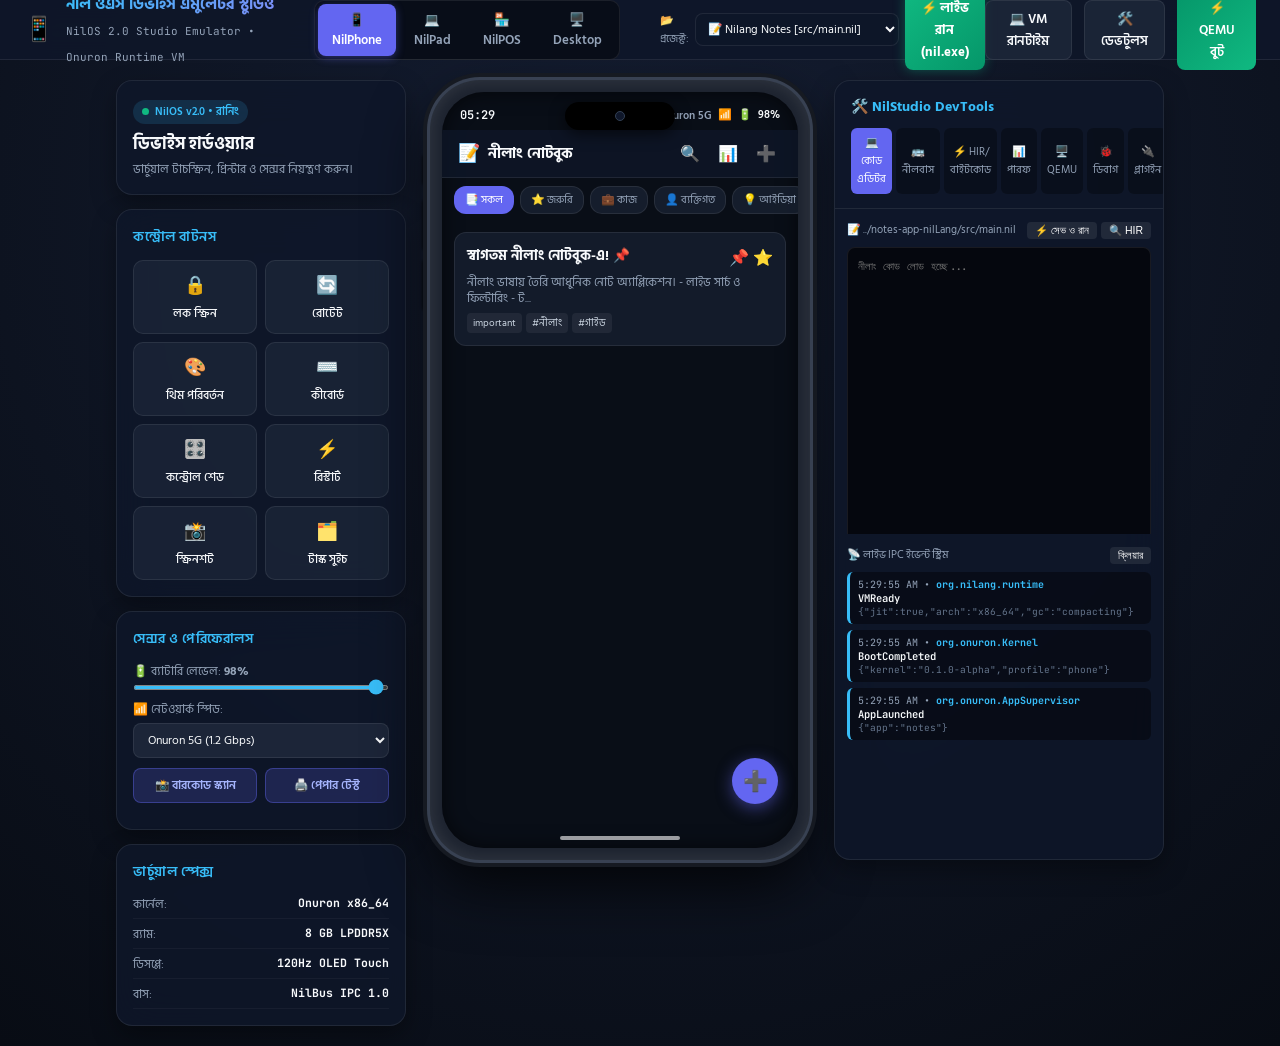
==== commit 0ba7fb3f: "feat: add NilOS studio device emulator frontend UI and runner integration" ====
--- a/public/device.html
+++ b/public/device.html
@@ -26,8 +26,24 @@
                 <button class="profile-tab" data-profile="pos" title="রিটেইল টার্মিনাল মোড (With Thermal Printer)">🏪 NilPOS</button>
                 <button class="profile-tab" data-profile="desktop" title="ডেস্কটপ উইন্ডো মোড">🖥️ Desktop</button>
             </div>
+            <div class="topbar-project-bar">
+                <span style="font-size:11px; color:#94A3B8;">📂 প্রজেক্ট:</span>
+                <select id="activeProjectSelect" class="topbar-select" onchange="switchNilProject(this.value)">
+                    <option value="notes-app">📝 Nilang Notes [src/main.nil]</option>
+                    <option value="pos-app">🏪 Retail POS [src/main.nil]</option>
+                    <option value="calc-app">🧮 Calculator [src/main.nil]</option>
+                    <option value="music-app">🎵 Music Streamer [src/main.nil]</option>
+                    <option value="game-app">🎮 Nilang Game [main.nil]</option>
+                </select>
+                <button class="topbar-btn btn-run-live" id="btnRunNilLive" onclick="runActiveNilProject()" title="nil.exe দিয়ে সরাসরি কোড কম্পাইল ও ডিভাইসে এক্সেকিউট করুন">
+                    <span>⚡ লাইভ রান (nil.exe)</span>
+                </button>
+            </div>
         </div>
         <div class="topbar-right">
+            <button class="topbar-btn" id="btnScreenModeToggle" onclick="toggleScreenMode()" title="GUI এবং VM টার্মিনাল মোড পরিবর্তন">
+                <span id="screenModeLabel">💻 VM রানটাইম</span>
+            </button>
             <button class="topbar-btn" id="btnDevToolsToggle" title="ডেভেলপার ডায়াগনস্টিকস প্যানেল">
                 <span>🛠️ ডেভটুলস</span>
             </button>
@@ -317,6 +333,28 @@
                             </div>
                         </div>
 
+                        <!-- ০. লাইভ NilLang VM রানটাইম কনসোল স্ক্রিন (Live Interactive Terminal Screen) -->
+                        <div class="app-window hidden" id="liveVMConsoleWindow">
+                            <div class="mobile-app-header">
+                                <div class="m-header-left">
+                                    <span class="m-app-logo">⚡</span>
+                                    <span class="m-app-title" id="vmTitleLabel">NilLang VM Runtime</span>
+                                </div>
+                                <div class="m-header-right">
+                                    <button class="m-icon-btn" onclick="runActiveNilProject()" title="রিলোড">🔄</button>
+                                    <button class="m-icon-btn" onclick="toggleScreenMode()" title="GUI মোডে ফিরুন">📱 GUI</button>
+                                </div>
+                            </div>
+                            <div class="vm-terminal-container">
+                                <pre class="vm-terminal-screen" id="vmTerminalScreen">Nilang Virtual Machine v0.1.0 Ready. Press '⚡ লাইভ রান (nil.exe)' to execute code on virtual device.</pre>
+                                <div class="vm-terminal-input-bar">
+                                    <span class="vm-prompt">❯</span>
+                                    <input type="text" id="vmTerminalInput" placeholder="ইনপুট কমান্ড (যেমন: 1, n, e, q)..." onkeydown="if(event.key==='Enter') sendVMInput()">
+                                    <button class="vm-send-btn" onclick="sendVMInput()">পাঠান</button>
+                                </div>
+                            </div>
+                        </div>
+
                         <!-- ৫. অ্যাপ ১: নীলাং নোটবুক উইন্ডো (Nilang Notes) -->
                         <div class="app-window active-app" id="notesAppWindow">
                             <div class="mobile-app-header">
@@ -681,13 +719,34 @@
             <div class="devtools-header">
                 <h3>🛠️ NilStudio DevTools</h3>
                 <div class="devtools-tabs">
-                    <button class="dt-tab active" data-tab="dt-bus">🚌 নীলবাস</button>
-                    <button class="dt-tab" data-tab="dt-bytecode">⚡ বাইটকোড</button>
+                    <button class="dt-tab active" data-tab="dt-editor">💻 কোড এডিটর</button>
+                    <button class="dt-tab" data-tab="dt-bus">🚌 নীলবাস</button>
+                    <button class="dt-tab" data-tab="dt-bytecode">⚡ HIR/বাইটকোড</button>
                     <button class="dt-tab" data-tab="dt-perf">📊 পারফ</button>
-                    <button class="dt-tab" data-tab="dt-fs">📁 ডেটা</button>
                     <button class="dt-tab" data-tab="dt-qemu">🖥️ QEMU</button>
                     <button class="dt-tab" data-tab="dt-ndb">🐞 ডিবাগ</button>
                     <button class="dt-tab" data-tab="dt-plugins">🔌 প্লাগইন</button>
+                </div>
+            </div>
+
+            <!-- ট্যাব ০: লাইভ NilLang সোর্স কোড এডিটর ও হট রিলোড -->
+            <div class="dt-content active" id="dt-editor">
+                <div class="dt-log-toolbar">
+                    <span id="editorFileTitle">📝 src/main.nil</span>
+                    <div style="display:flex; gap:4px;">
+                        <button class="mini-btn" onclick="saveAndHotReload()" title="সেভ করুন ও ডিভাইসে হট-রিলোড চালান">⚡ সেভ ও রান</button>
+                        <button class="mini-btn" onclick="fetchHIRForEditor()" title="High-Level Intermediate Representation দেখুন">🔍 HIR</button>
+                    </div>
+                </div>
+                <div class="code-editor-wrapper">
+                    <textarea class="nil-source-editor" id="nilSourceEditor" spellcheck="false" placeholder="নীলাং কোড লোড হচ্ছে..."></textarea>
+                </div>
+                <div class="compiler-console-panel">
+                    <div class="console-header">
+                        <span>⚡ nil.exe কম্পাইলার আউটপুট</span>
+                        <span id="compilerExecTime" style="color:#10B981; font-size:9.5px;">Ready</span>
+                    </div>
+                    <pre class="console-output" id="compilerConsoleOutput">Nilang Compiler v0.1.0 Ready. Select an app and click '⚡ লাইভ রান (nil.exe)' to execute directly on virtual device.</pre>
                 </div>
             </div>
 
--- a/public/device.css
+++ b/public/device.css
@@ -1997,6 +1997,165 @@
 
 .plugin-btn:hover { opacity: 0.9; }
 
+/* ─── টপবার প্রজেক্ট সিলেক্টর ও লাইভ রান বাটন ────────────────────── */
+.topbar-project-bar {
+    display: flex;
+    align-items: center;
+    gap: 6px;
+    margin-left: 12px;
+}
+
+.topbar-select {
+    background: rgba(15, 23, 42, 0.85);
+    border: 1px solid var(--border-subtle);
+    color: #F8FAFC;
+    font-family: var(--font-bangla);
+    font-size: 11.5px;
+    padding: 5px 8px;
+    border-radius: 8px;
+    cursor: pointer;
+    outline: none;
+}
+
+.topbar-select option {
+    background: #0F172A;
+    color: #F8FAFC;
+}
+
+.btn-run-live {
+    background: linear-gradient(135deg, #10B981, #059669) !important;
+    border: none !important;
+    color: white !important;
+    font-weight: 700;
+    box-shadow: 0 0 12px rgba(16, 185, 129, 0.4);
+    animation: pulseGlow 2.5s infinite;
+}
+
+@keyframes pulseGlow {
+    0%, 100% { box-shadow: 0 0 8px rgba(16, 185, 129, 0.3); }
+    50% { box-shadow: 0 0 16px rgba(16, 185, 129, 0.7); }
+}
+
+/* ─── লাইভ সোর্স কোড এডিটর প্যানেল (NilLang Studio Editor) ────────── */
+.code-editor-wrapper {
+    flex: 1;
+    display: flex;
+    margin-bottom: 8px;
+}
+
+.nil-source-editor {
+    width: 100%;
+    height: 380px;
+    background: #05070E;
+    border: 1px solid var(--border-subtle);
+    color: #38BDF8;
+    font-family: "JetBrains Mono", var(--font-mono);
+    font-size: 11px;
+    line-height: 1.5;
+    padding: 10px;
+    border-radius: 8px;
+    resize: none;
+    box-sizing: border-box;
+    white-space: pre;
+    outline: none;
+}
+
+.nil-source-editor:focus {
+    border-color: var(--primary-cyan);
+}
+
+.compiler-console-panel {
+    background: #000000;
+    border: 1px solid var(--border-subtle);
+    border-radius: 8px;
+    padding: 8px 10px;
+    display: flex;
+    flex-direction: column;
+    max-height: 200px;
+}
+
+.console-header {
+    display: flex;
+    justify-content: space-between;
+    font-size: 10.5px;
+    color: var(--primary-cyan);
+    font-weight: 600;
+    margin-bottom: 4px;
+}
+
+.console-output {
+    font-family: "JetBrains Mono", var(--font-mono);
+    font-size: 10px;
+    color: #94A3B8;
+    margin: 0;
+    overflow-y: auto;
+    max-height: 160px;
+    white-space: pre-wrap;
+    line-height: 1.4;
+}
+
+/* ─── লাইভ NilLang VM ডিভাইস টার্মিনাল কনসোল ─────────────────────── */
+.vm-terminal-container {
+    flex: 1;
+    background: #05070E;
+    display: flex;
+    flex-direction: column;
+    padding: 10px;
+    overflow: hidden;
+}
+
+.vm-terminal-screen {
+    flex: 1;
+    background: #000000;
+    border: 1px solid rgba(255, 255, 255, 0.08);
+    border-radius: 8px;
+    padding: 10px;
+    color: #38BDF8;
+    font-family: "JetBrains Mono", var(--font-mono);
+    font-size: 10.5px;
+    overflow-y: auto;
+    white-space: pre-wrap;
+    line-height: 1.45;
+    margin: 0 0 8px 0;
+}
+
+.vm-terminal-input-bar {
+    display: flex;
+    gap: 6px;
+    align-items: center;
+}
+
+.vm-prompt {
+    color: #10B981;
+    font-family: var(--font-mono);
+    font-size: 13px;
+    font-weight: bold;
+}
+
+.vm-terminal-input-bar input {
+    flex: 1;
+    background: rgba(30, 41, 59, 0.8);
+    border: 1px solid var(--border-subtle);
+    color: white;
+    font-family: var(--font-mono);
+    font-size: 11px;
+    padding: 6px 10px;
+    border-radius: 6px;
+    outline: none;
+}
+
+.vm-send-btn {
+    background: var(--primary-indigo);
+    border: none;
+    color: white;
+    font-family: var(--font-bangla);
+    font-size: 11px;
+    padding: 6px 12px;
+    border-radius: 6px;
+    cursor: pointer;
+    font-weight: 600;
+}
+
 /* ─── মোডাল ও ইউটিলিটি ────────────────────────────────────────────── */
 .modal-backdrop {
     position: fixed;
